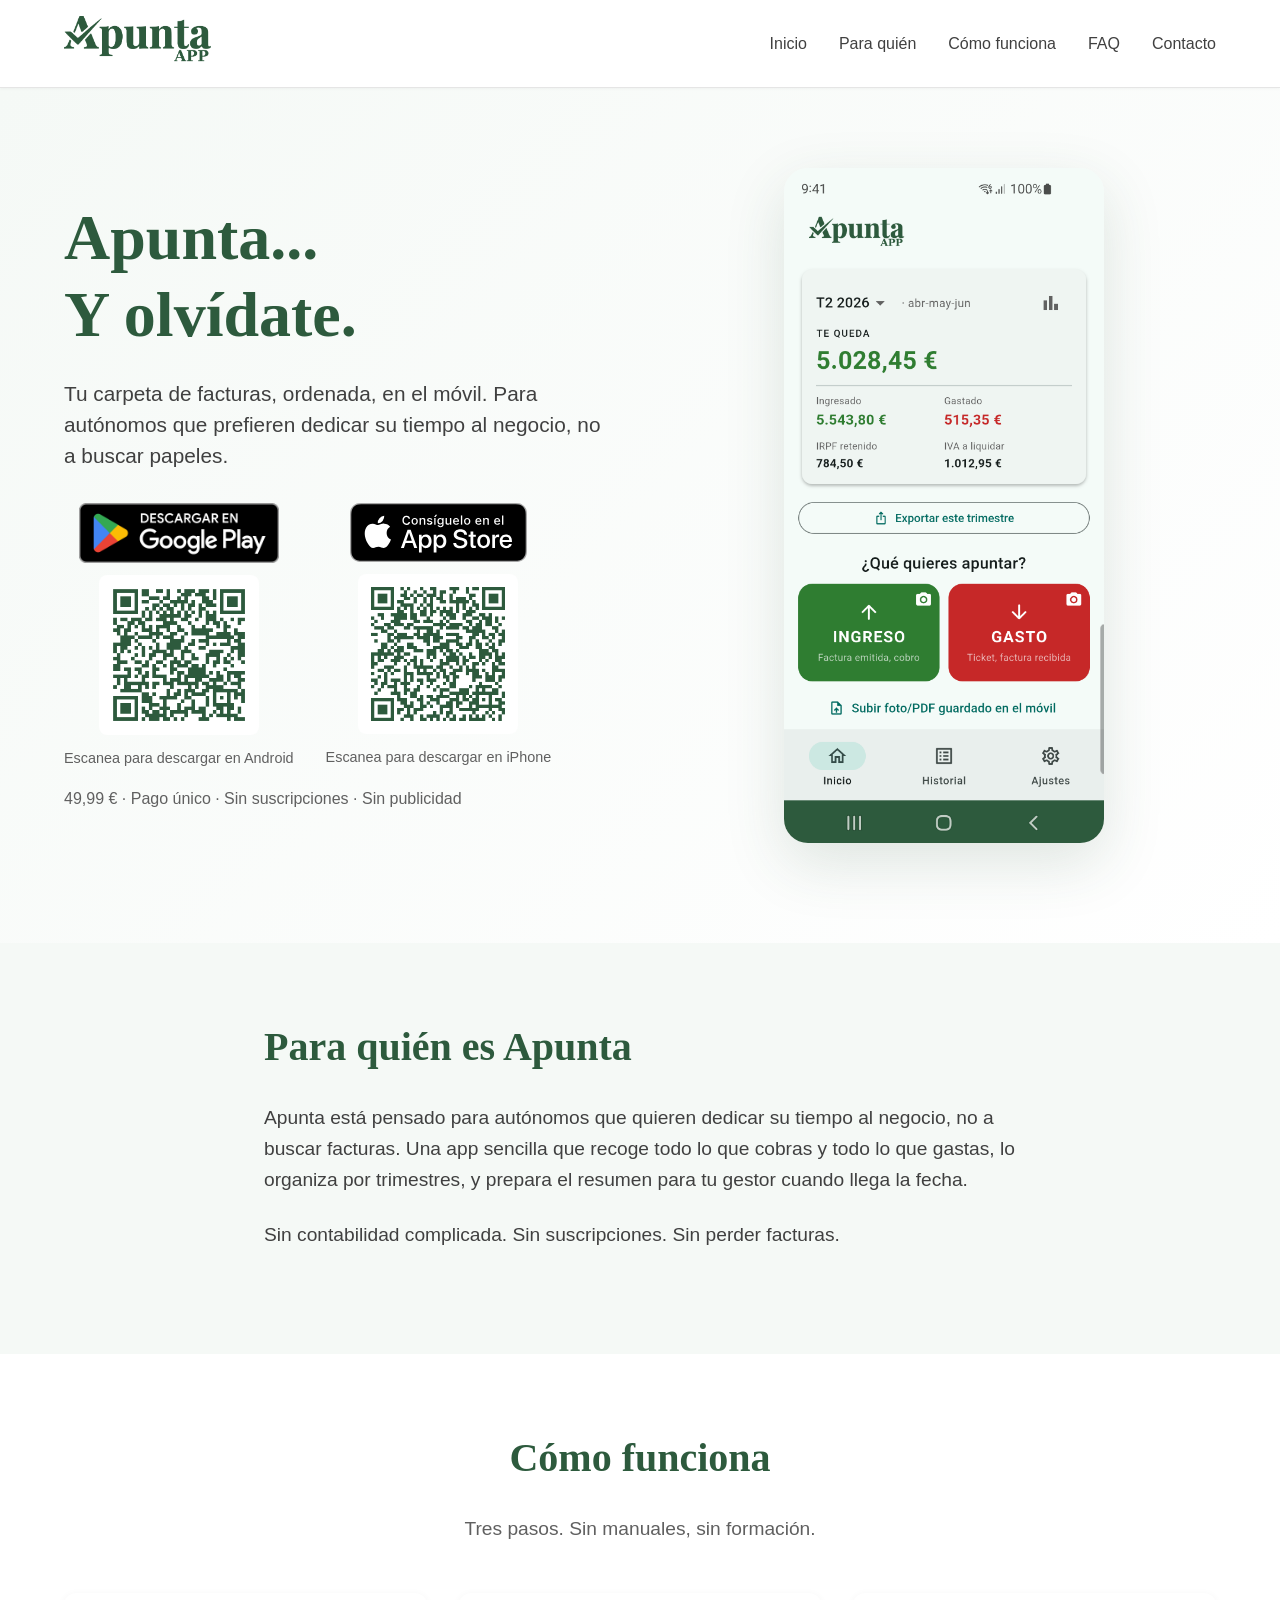
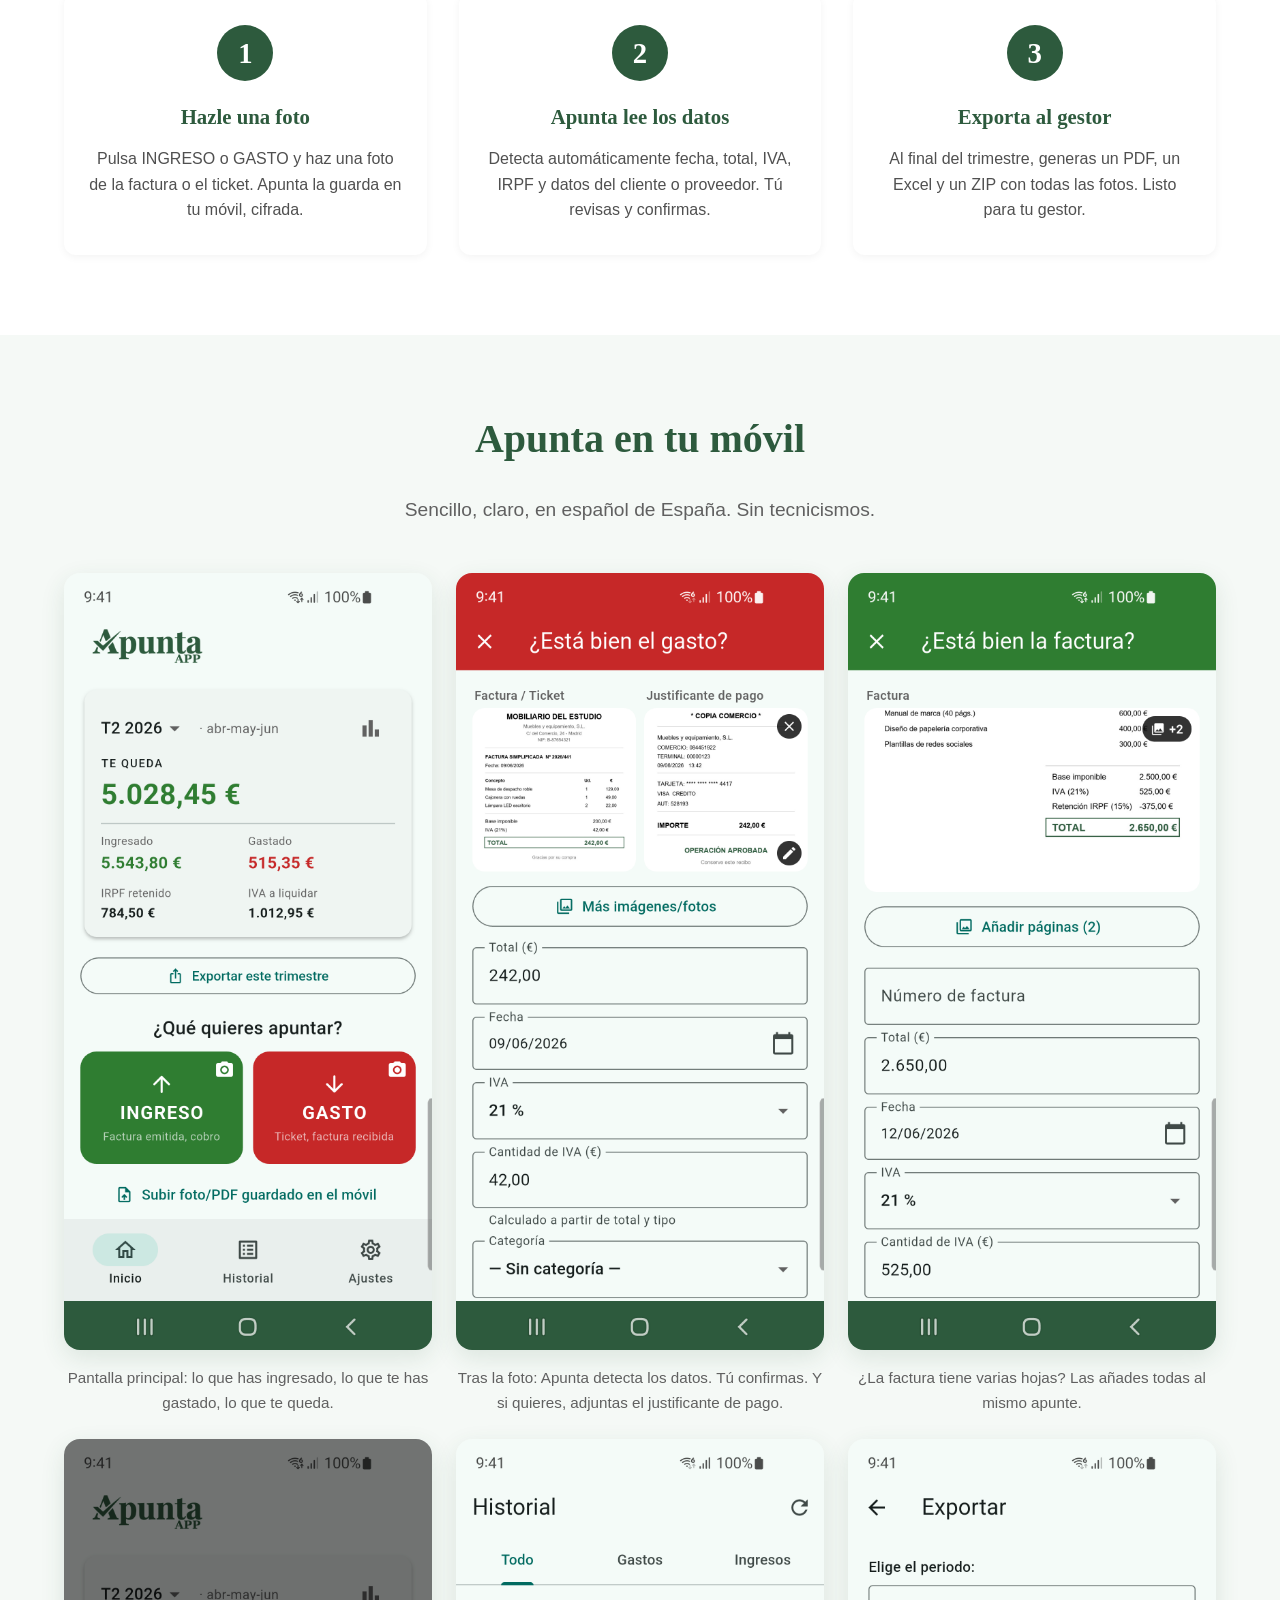
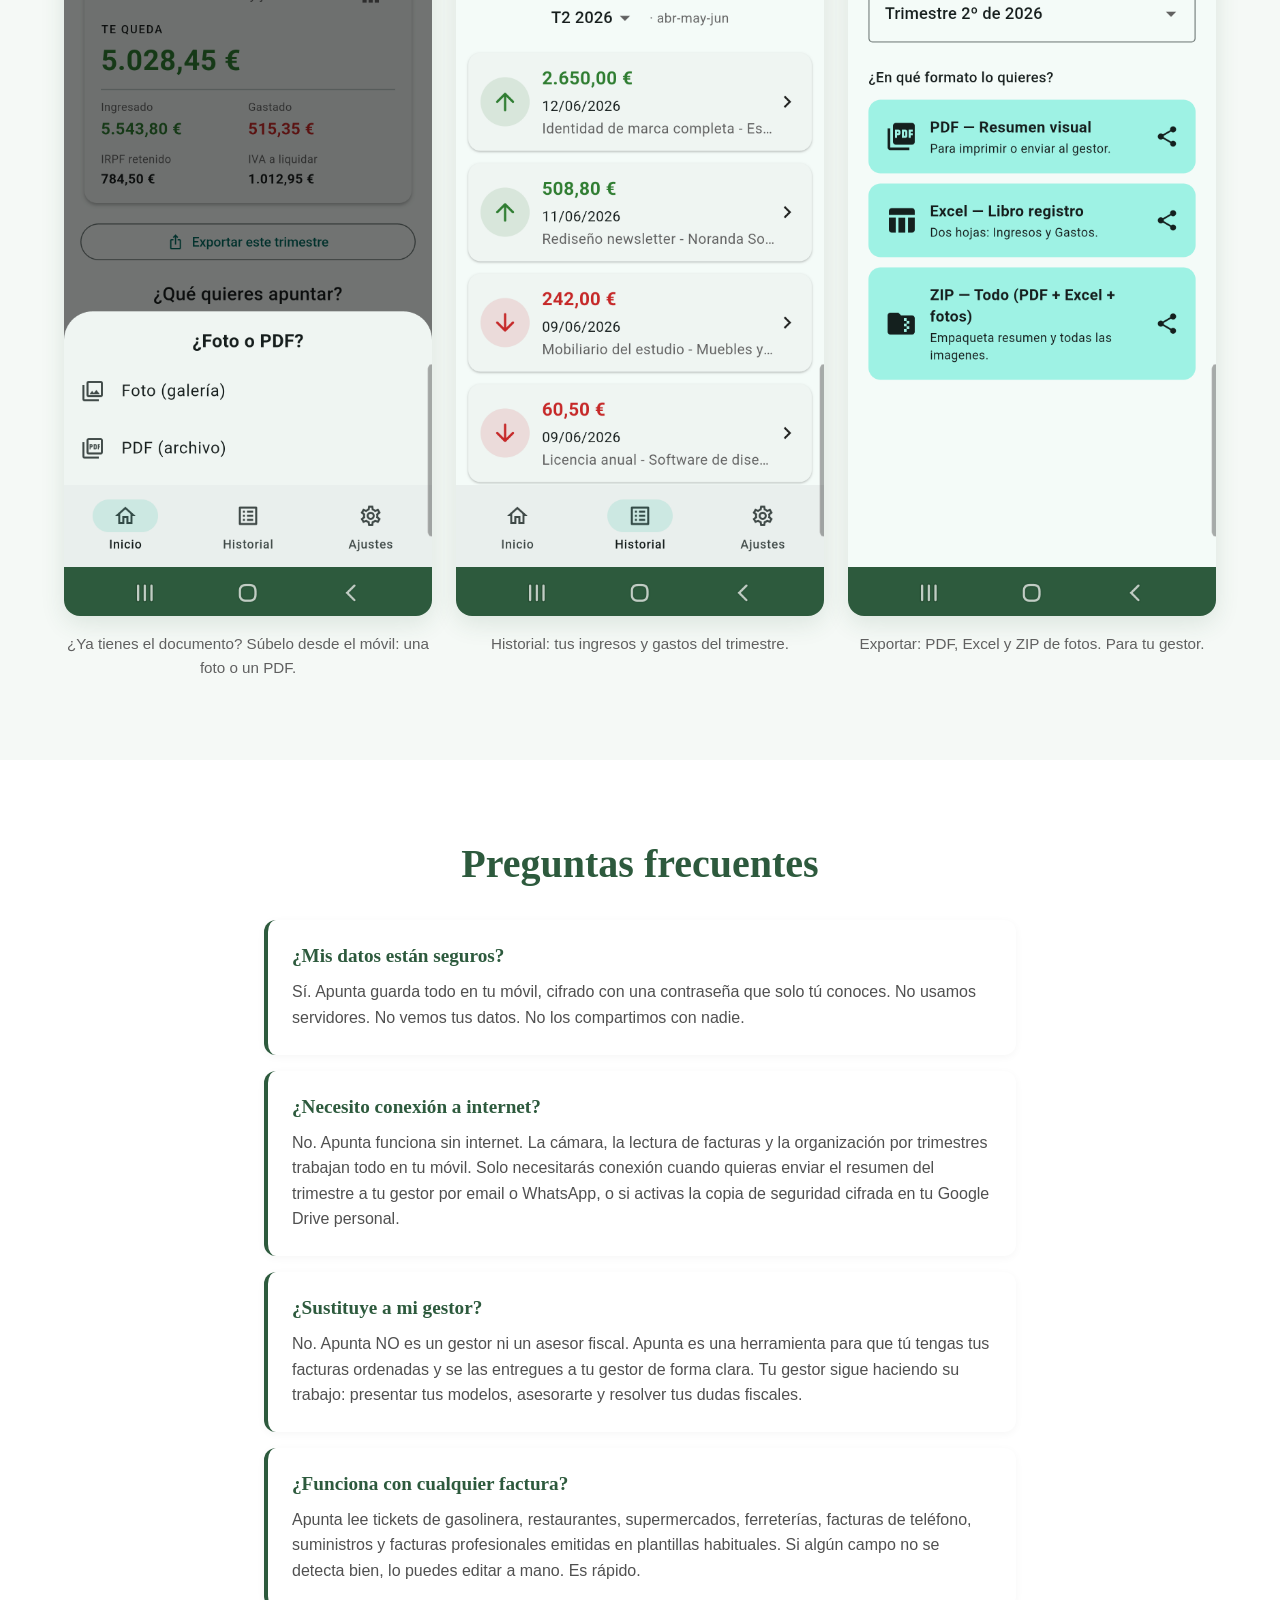
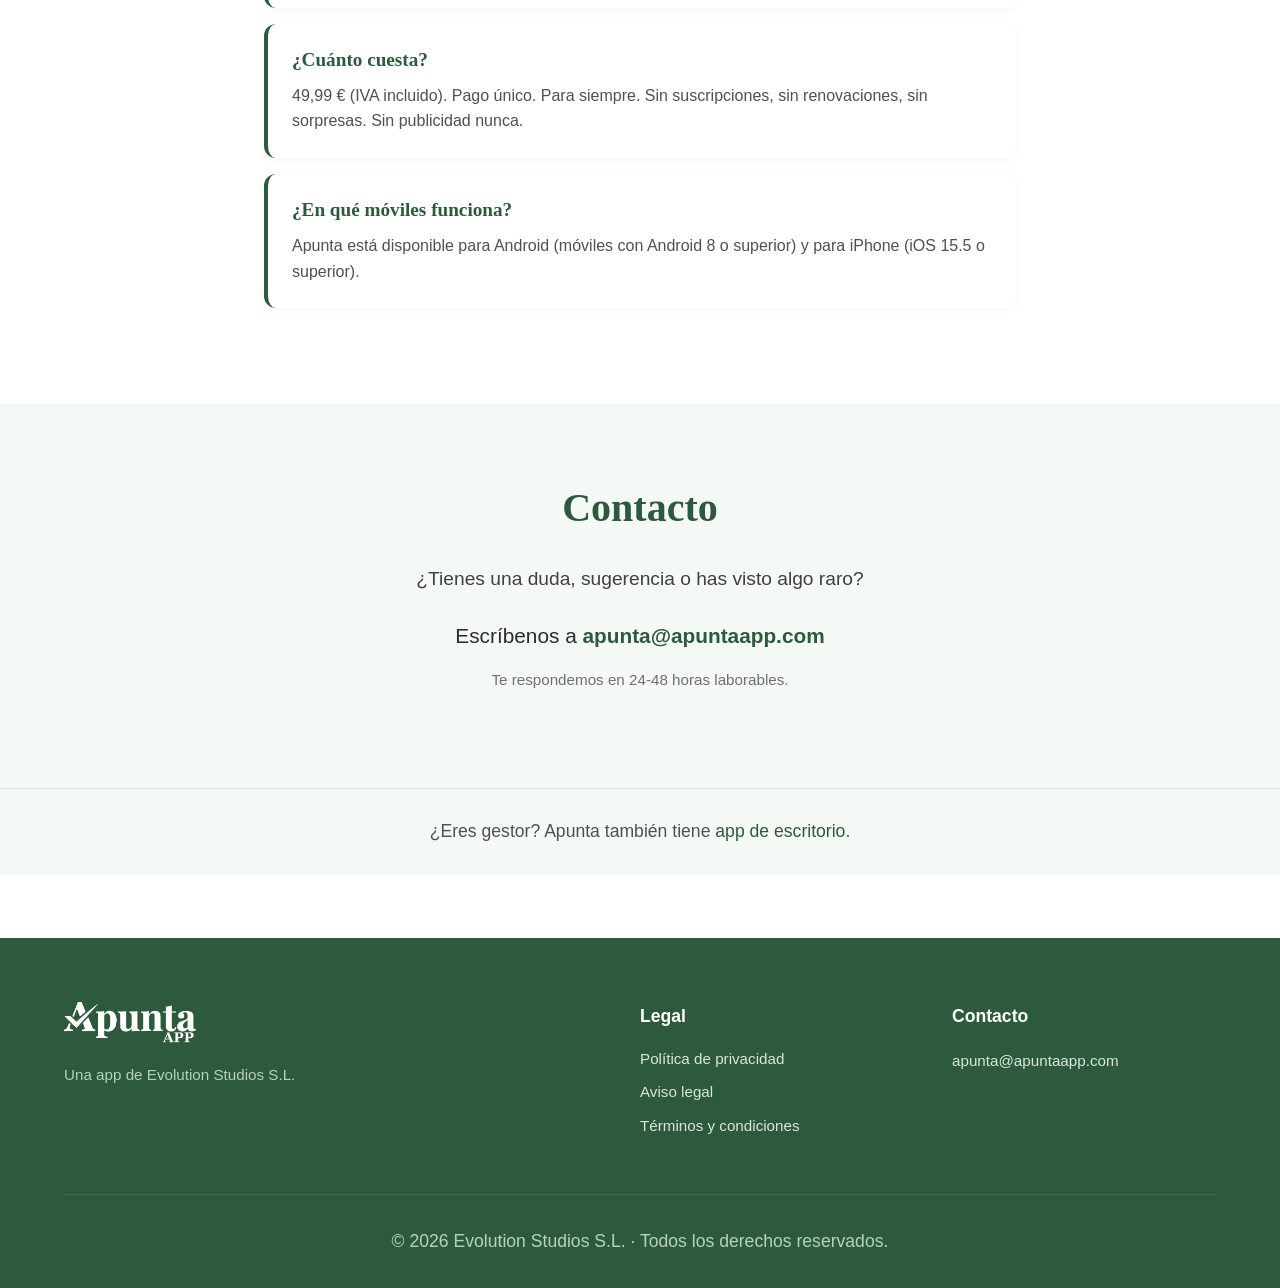
==== autonomos.html @ e45c1b6a "La web en tres páginas: portada, autónomos y gestorías index.html pasa a ser la portada, corta, con " ====
<!DOCTYPE html>
<html lang="es">
<head>
    <meta charset="UTF-8">
    <meta name="viewport" content="width=device-width, initial-scale=1.0">
    <meta name="description" content="Apunta. Tu carpeta de facturas, ordenada, en el móvil. App sencilla para autónomos que quieren dedicar su tiempo al negocio, no a buscar facturas.">
    <meta name="keywords" content="apunta, app autónomos, facturas autónomo, gestión facturas, OCR facturas, app gestor, ingresos gastos autónomo">
    <meta name="author" content="Evolution Studios S.L.">
    <meta name="robots" content="index, follow">

    <!-- Open Graph para redes sociales -->
    <meta property="og:title" content="Apunta... Y olvídate.">
    <meta property="og:description" content="Tu carpeta de facturas, ordenada, en el móvil. Para autónomos que prefieren dedicar su tiempo al negocio.">
    <meta property="og:url" content="https://apuntaapp.com">
    <meta property="og:type" content="website">
    <meta property="og:locale" content="es_ES">

    <title>Apunta... Y olvídate. — Tu carpeta de facturas, ordenada, en el móvil</title>

    <link rel="stylesheet" href="styles.css">
    <link rel="icon" type="image/png" href="favicon.png">
</head>
<body>

    <!-- CABECERA -->
    <header class="header">
        <div class="contenedor">
            <a href="index.html" class="logo">
                <img src="logo-apunta.png" alt="Apunta" class="logo-imagen">
            </a>
            <nav class="navegacion">
                <ul>
                    <li><a href="#inicio">Inicio</a></li>
                    <li><a href="#para-quien">Para quién</a></li>
                    <li><a href="#como-funciona">Cómo funciona</a></li>
                    <li><a href="#faq">FAQ</a></li>
                    <li><a href="#contacto">Contacto</a></li>
                </ul>
            </nav>
        </div>
    </header>

    <!-- HERO -->
    <section id="inicio" class="hero">
        <div class="contenedor">
            <div class="hero-contenido">
                <h1>Apunta...<br>Y olvídate.</h1>
                <p class="hero-subtitulo">Tu carpeta de facturas, ordenada, en el móvil. Para autónomos que prefieren dedicar su tiempo al negocio, no a buscar papeles.</p>
                <div class="hero-acciones">
                    <div class="descarga-plataformas">
                        <!-- ANDROID (disponible) -->
                        <div class="plataforma plataforma-android">
                            <a href="https://play.google.com/store/apps/details?id=app.apunta.apunta" target="_blank" rel="noopener" class="insignia-google-play">
                                <img src="GetItOnGooglePlay_Badge_Web_color_Spanish.png" alt="Descargar Apunta en Google Play" class="insignia-imagen">
                            </a>
                            <img src="qr-google-play.png" alt="Código QR para descargar Apunta en Google Play" class="qr-descarga">
                            <span class="qr-pie">Escanea para descargar en Android</span>
                        </div>
                        <!-- iOS (disponible) -->
                        <div class="plataforma plataforma-ios">
                            <a href="https://apps.apple.com/es/app/apunta-app/id6788078139" target="_blank" rel="noopener" class="insignia-app-store">
                                <img src="badge-app-store.svg" alt="Descargar Apunta en el App Store" class="insignia-imagen-apple">
                            </a>
                            <img src="qr-app-store.png" alt="Código QR para descargar Apunta en el App Store" class="qr-descarga">
                            <span class="qr-pie">Escanea para descargar en iPhone</span>
                        </div>
                    </div>
                    <span class="hero-precio">49,99 € · Pago único · Sin suscripciones · Sin publicidad</span>
                </div>
            </div>
            <div class="hero-imagen">
                <img src="capturas/01-dashboard.png" alt="Pantalla principal de Apunta" class="captura-movil">
            </div>
        </div>
    </section>

    <!-- PARA QUIÉN ES APUNTA -->
    <section id="para-quien" class="seccion seccion-clara">
        <div class="contenedor contenedor-estrecho">
            <h2>Para quién es Apunta</h2>
            <p class="texto-principal">Apunta está pensado para autónomos que quieren dedicar su tiempo al negocio, no a buscar facturas. Una app sencilla que recoge todo lo que cobras y todo lo que gastas, lo organiza por trimestres, y prepara el resumen para tu gestor cuando llega la fecha.</p>
            <p class="texto-principal">Sin contabilidad complicada. Sin suscripciones. Sin perder facturas.</p>
        </div>
    </section>

    <!-- CÓMO FUNCIONA -->
    <section id="como-funciona" class="seccion">
        <div class="contenedor">
            <h2 class="centrado">Cómo funciona</h2>
            <p class="texto-introductorio">Tres pasos. Sin manuales, sin formación.</p>

            <div class="pasos">
                <div class="paso">
                    <div class="paso-numero">1</div>
                    <h3>Hazle una foto</h3>
                    <p>Pulsa INGRESO o GASTO y haz una foto de la factura o el ticket. Apunta la guarda en tu móvil, cifrada.</p>
                </div>
                <div class="paso">
                    <div class="paso-numero">2</div>
                    <h3>Apunta lee los datos</h3>
                    <p>Detecta automáticamente fecha, total, IVA, IRPF y datos del cliente o proveedor. Tú revisas y confirmas.</p>
                </div>
                <div class="paso">
                    <div class="paso-numero">3</div>
                    <h3>Exporta al gestor</h3>
                    <p>Al final del trimestre, generas un PDF, un Excel y un ZIP con todas las fotos. Listo para tu gestor.</p>
                </div>
            </div>
        </div>
    </section>

    <!-- CAPTURAS DE LA APP -->
    <section class="seccion seccion-clara">
        <div class="contenedor">
            <h2 class="centrado">Apunta en tu móvil</h2>
            <p class="texto-introductorio">Sencillo, claro, en español de España. Sin tecnicismos.</p>

            <div class="capturas-galeria">
                <div class="captura-item">
                    <img src="capturas/01-dashboard.png" alt="Pantalla principal con ingresos, gastos y beneficio del mes">
                    <p class="captura-pie">Pantalla principal: lo que has ingresado, lo que te has gastado, lo que te queda.</p>
                </div>
                <div class="captura-item">
                    <img src="capturas/02-confirmacion-ocr.png" alt="Pantalla de confirmación tras capturar una factura, con el justificante de pago adjunto">
                    <p class="captura-pie">Tras la foto: Apunta detecta los datos. Tú confirmas. Y si quieres, adjuntas el justificante de pago.</p>
                </div>
                <div class="captura-item">
                    <img src="capturas/06-paginas-extra.png" alt="Factura de varias hojas con páginas adicionales en el mismo apunte">
                    <p class="captura-pie">¿La factura tiene varias hojas? Las añades todas al mismo apunte.</p>
                </div>
                <div class="captura-item">
                    <img src="capturas/05-subir-documento.png" alt="Menú para subir una foto o un PDF guardado en el móvil">
                    <p class="captura-pie">¿Ya tienes el documento? Súbelo desde el móvil: una foto o un PDF.</p>
                </div>
                <div class="captura-item">
                    <img src="capturas/03-historial.png" alt="Historial trimestral con todos los movimientos">
                    <p class="captura-pie">Historial: tus ingresos y gastos del trimestre.</p>
                </div>
                <div class="captura-item">
                    <img src="capturas/04-exportar.png" alt="Pantalla de exportar trimestre al gestor">
                    <p class="captura-pie">Exportar: PDF, Excel y ZIP de fotos. Para tu gestor.</p>
                </div>
            </div>
        </div>
    </section>

    <!-- FAQ -->
    <section id="faq" class="seccion">
        <div class="contenedor contenedor-estrecho">
            <h2 class="centrado">Preguntas frecuentes</h2>

            <div class="pregunta">
                <h3>¿Mis datos están seguros?</h3>
                <p>Sí. Apunta guarda todo en tu móvil, cifrado con una contraseña que solo tú conoces. No usamos servidores. No vemos tus datos. No los compartimos con nadie.</p>
            </div>

            <div class="pregunta">
                <h3>¿Necesito conexión a internet?</h3>
                <p>No. Apunta funciona sin internet. La cámara, la lectura de facturas y la organización por trimestres trabajan todo en tu móvil. Solo necesitarás conexión cuando quieras enviar el resumen del trimestre a tu gestor por email o WhatsApp, o si activas la copia de seguridad cifrada en tu Google Drive personal.</p>
            </div>

            <div class="pregunta">
                <h3>¿Sustituye a mi gestor?</h3>
                <p>No. Apunta NO es un gestor ni un asesor fiscal. Apunta es una herramienta para que tú tengas tus facturas ordenadas y se las entregues a tu gestor de forma clara. Tu gestor sigue haciendo su trabajo: presentar tus modelos, asesorarte y resolver tus dudas fiscales.</p>
            </div>

            <div class="pregunta">
                <h3>¿Funciona con cualquier factura?</h3>
                <p>Apunta lee tickets de gasolinera, restaurantes, supermercados, ferreterías, facturas de teléfono, suministros y facturas profesionales emitidas en plantillas habituales. Si algún campo no se detecta bien, lo puedes editar a mano. Es rápido.</p>
            </div>

            <div class="pregunta">
                <h3>¿Cuánto cuesta?</h3>
                <p>49,99 € (IVA incluido). Pago único. Para siempre. Sin suscripciones, sin renovaciones, sin sorpresas. Sin publicidad nunca.</p>
            </div>

            <div class="pregunta">
                <h3>¿En qué móviles funciona?</h3>
                <p>Apunta está disponible para Android (móviles con Android 8 o superior) y para iPhone (iOS 15.5 o superior).</p>
            </div>
        </div>
    </section>

    <!-- CONTACTO -->
    <section id="contacto" class="seccion seccion-clara">
        <div class="contenedor contenedor-estrecho centrado">
            <h2>Contacto</h2>
            <p class="texto-principal">¿Tienes una duda, sugerencia o has visto algo raro?</p>
            <p class="contacto-email">Escríbenos a <a href="mailto:apunta@apuntaapp.com">apunta@apuntaapp.com</a></p>
            <p class="texto-secundario">Te respondemos en 24-48 horas laborables.</p>
        </div>
    </section>

    <!-- ENLACE A LA PÁGINA DE GESTORÍAS -->
    <section class="otra-plataforma">
        <div class="contenedor">
            <p>¿Eres gestor? Apunta también tiene <a href="gestorias.html">app de escritorio</a>.</p>
        </div>
    </section>

    <!-- PIE DE PÁGINA -->
    <footer class="pie">
        <div class="contenedor">
            <div class="pie-contenido">
                <div class="pie-bloque">
                    <img src="logo-apunta-blanco.png" alt="Apunta" class="pie-logo-imagen">
                    <p class="pie-empresa">Una app de Evolution Studios S.L.</p>
                </div>
                <div class="pie-bloque">
                    <p class="pie-titulo">Legal</p>
                    <ul>
                        <li><a href="politica-privacidad.html">Política de privacidad</a></li>
                        <li><a href="aviso-legal.html">Aviso legal</a></li>
                        <li><a href="terminos-condiciones.html">Términos y condiciones</a></li>
                    </ul>
                </div>
                <div class="pie-bloque">
                    <p class="pie-titulo">Contacto</p>
                    <p><a href="mailto:apunta@apuntaapp.com">apunta@apuntaapp.com</a></p>
                </div>
            </div>
            <div class="pie-copyright">
                <p>© 2026 Evolution Studios S.L. · Todos los derechos reservados.</p>
            </div>
        </div>
    </footer>

    <!-- Ampliar una captura al pulsarla. Sin librerias y sin CDN; el marcado
         lo construye el propio script. -->
    <script src="visor.js" defer></script>

</body>
</html>
---- styles.css ----
/* ============================================
   APUNTA - Hoja de estilos
   Paleta: verde bosque #2d5a3d + blanco + gris
   ============================================ */

/* RESET BÁSICO */
* {
    margin: 0;
    padding: 0;
    box-sizing: border-box;
}

html {
    scroll-behavior: smooth;
}

body {
    font-family: -apple-system, BlinkMacSystemFont, 'Segoe UI', Roboto, Oxygen, Ubuntu, sans-serif;
    line-height: 1.6;
    color: #2c2c2c;
    background-color: #ffffff;
}

img {
    max-width: 100%;
    height: auto;
    display: block;
}

a {
    color: #2d5a3d;
    text-decoration: none;
    transition: color 0.2s ease;
}

a:hover {
    color: #1e3d2a;
}

/* CONTENEDORES */
.contenedor {
    max-width: 1200px;
    margin: 0 auto;
    padding: 0 24px;
}

.contenedor-estrecho {
    max-width: 800px;
}

.centrado {
    text-align: center;
}

/* TIPOGRAFÍA */
h1, h2, h3 {
    font-family: Georgia, 'Times New Roman', serif;
    color: #2d5a3d;
    font-weight: 700;
    line-height: 1.2;
}

h1 {
    font-size: 3.5rem;
    margin-bottom: 24px;
}

h2 {
    font-size: 2.5rem;
    margin-bottom: 32px;
}

h3 {
    font-size: 1.5rem;
    margin-bottom: 16px;
}

p {
    margin-bottom: 16px;
    font-size: 1.1rem;
}

.texto-principal {
    font-size: 1.2rem;
    color: #404040;
    margin-bottom: 24px;
}

.texto-introductorio {
    font-size: 1.2rem;
    color: #606060;
    text-align: center;
    margin-bottom: 48px;
}

.texto-secundario {
    font-size: 0.95rem;
    color: #707070;
}

/* CABECERA */
.header {
    background-color: #ffffff;
    border-bottom: 1px solid #e5e5e5;
    position: sticky;
    top: 0;
    z-index: 100;
    box-shadow: 0 1px 3px rgba(0,0,0,0.04);
}

.header .contenedor {
    display: flex;
    justify-content: space-between;
    align-items: center;
    padding-top: 16px;
    padding-bottom: 16px;
}

/* El logo se ancla arriba-izquierda para que el nuevo diseño "Apunta APP"
   (con "APP" colgando abajo a la derecha) crezca solo hacia abajo, nunca
   hacia arriba, dentro de la cabecera flex centrada. */
.logo {
    align-self: flex-start;
}

/* Tamaño fijado por ANCHO (height:auto): el ancho del logotipo en pantalla
   se mantiene igual que el diseño anterior (cuando era height:40px) y el
   "APP" cae por debajo sin estrechar la marca. */
.logo-imagen {
    width: 147px;
    height: auto;
    display: block;
}

.navegacion ul {
    display: flex;
    list-style: none;
    gap: 32px;
}

.navegacion a {
    color: #404040;
    font-weight: 500;
    font-size: 1rem;
}

.navegacion a:hover {
    color: #2d5a3d;
}

/* HERO */
.hero {
    background: linear-gradient(135deg, #f5f9f6 0%, #ffffff 100%);
    padding: 80px 0 100px;
}

.hero .contenedor {
    display: grid;
    grid-template-columns: 1fr 1fr;
    gap: 64px;
    align-items: center;
}

.hero-contenido h1 {
    font-size: 4rem;
}

.hero-subtitulo {
    font-size: 1.3rem;
    color: #404040;
    margin-bottom: 32px;
    line-height: 1.5;
}

.hero-acciones {
    display: flex;
    flex-direction: column;
    gap: 16px;
    align-items: flex-start;
}

.hero-precio {
    color: #606060;
    font-size: 1rem;
}

.hero-imagen {
    text-align: center;
}

.captura-movil {
    max-width: 320px;
    margin: 0 auto;
    border-radius: 24px;
    box-shadow: 0 20px 60px rgba(45, 90, 61, 0.15);
}

/* BOTONES */
.boton-principal {
    display: inline-block;
    background-color: #2d5a3d;
    color: white;
    padding: 16px 32px;
    border-radius: 8px;
    font-weight: 600;
    font-size: 1.1rem;
    transition: all 0.2s ease;
}

.boton-principal:hover {
    background-color: #1e3d2a;
    color: white;
    transform: translateY(-2px);
    box-shadow: 0 8px 16px rgba(45, 90, 61, 0.2);
}

.boton-deshabilitado {
    background-color: #707070;
    cursor: not-allowed;
}

.boton-deshabilitado:hover {
    background-color: #707070;
    transform: none;
    box-shadow: none;
}

/* DESCARGA - DOS PLATAFORMAS (Android disponible / iOS próximamente) */
.descarga-plataformas {
    display: flex;
    flex-wrap: wrap;
    gap: 32px;
    align-items: flex-start;
}

.plataforma {
    display: flex;
    flex-direction: column;
    align-items: center;
    gap: 12px;
    text-align: center;
}

.insignia-imagen {
    width: 200px;
    height: auto;
}

.insignia-google-play:hover,
.insignia-app-store:hover {
    transform: translateY(-2px);
    transition: transform 0.2s ease;
}

/* Badge de App Store: misma ALTURA que el de Google Play (que se renderiza a
   ~59,4px con width:200px sobre un original de 478x142). Ancho automático para
   respetar la proporción oficial del badge de Apple (no se deforma nunca). */
.insignia-imagen-apple {
    height: 59px;
    width: auto;
}

.qr-descarga {
    width: 160px;
    height: auto;
    border-radius: 8px;
}

.qr-pie {
    color: #606060;
    font-size: 0.9rem;
}

/* SECCIONES */
.seccion {
    padding: 80px 0;
}

.seccion-clara {
    background-color: #f5f9f6;
}

/* PASOS - CÓMO FUNCIONA */
.pasos {
    display: grid;
    grid-template-columns: repeat(3, 1fr);
    gap: 32px;
    margin-top: 16px;
}

.paso {
    text-align: center;
    padding: 32px 24px;
    background-color: white;
    border-radius: 12px;
    box-shadow: 0 2px 8px rgba(0,0,0,0.05);
    transition: transform 0.2s ease, box-shadow 0.2s ease;
}

.paso:hover {
    transform: translateY(-4px);
    box-shadow: 0 8px 24px rgba(45, 90, 61, 0.1);
}

.paso-numero {
    display: inline-flex;
    align-items: center;
    justify-content: center;
    width: 56px;
    height: 56px;
    background-color: #2d5a3d;
    color: white;
    border-radius: 50%;
    font-size: 1.8rem;
    font-weight: 700;
    font-family: Georgia, serif;
    margin-bottom: 24px;
}

.paso h3 {
    font-size: 1.3rem;
}

.paso p {
    color: #505050;
    font-size: 1rem;
    margin-bottom: 0;
}

/* CAPTURAS GALERÍA */
.capturas-galeria {
    display: grid;
    grid-template-columns: repeat(3, 1fr);
    gap: 24px;
    margin-top: 16px;
}

.captura-item {
    text-align: center;
}

.captura-item img {
    border-radius: 16px;
    box-shadow: 0 8px 24px rgba(45, 90, 61, 0.12);
    margin-bottom: 16px;
}

.captura-pie {
    font-size: 0.95rem;
    color: #606060;
    margin-bottom: 0;
}

/* FAQ */
.pregunta {
    padding: 24px;
    background-color: white;
    border-radius: 12px;
    margin-bottom: 16px;
    box-shadow: 0 2px 8px rgba(0,0,0,0.04);
    border-left: 4px solid #2d5a3d;
}

.pregunta h3 {
    font-size: 1.2rem;
    margin-bottom: 12px;
}

.pregunta p {
    color: #505050;
    margin-bottom: 0;
    font-size: 1rem;
}

/* CONTACTO */
.contacto-email {
    font-size: 1.3rem;
    margin: 24px 0 16px;
}

.contacto-email a {
    font-weight: 600;
}

/* PIE DE PÁGINA */
.pie {
    background-color: #2d5a3d;
    color: #d8e6dc;
    padding: 64px 0 32px;
    margin-top: 64px;
}

.pie-contenido {
    display: grid;
    grid-template-columns: 2fr 1fr 1fr;
    gap: 48px;
    margin-bottom: 48px;
}

/* Mismo criterio que el logo de cabecera: ancho fijo (height:auto) para
   conservar el ancho anterior (height:36px) y dejar caer el "APP" debajo.
   En el pie el grid alinea arriba por defecto, así crece hacia abajo. */
.pie-logo-imagen {
    width: 132px;
    height: auto;
    margin-bottom: 12px;
}

.pie-empresa {
    color: #b8d0c0;
    font-size: 0.95rem;
}

.pie-titulo {
    color: white;
    font-weight: 600;
    margin-bottom: 16px;
    font-size: 1.1rem;
}

.pie-bloque ul {
    list-style: none;
}

.pie-bloque ul li {
    margin-bottom: 8px;
}

.pie-bloque a {
    color: #d8e6dc;
    font-size: 0.95rem;
}

.pie-bloque a:hover {
    color: white;
}

.pie-copyright {
    text-align: center;
    padding-top: 32px;
    border-top: 1px solid #3d6b4d;
    color: #b8d0c0;
    font-size: 0.9rem;
}

.pie-copyright p {
    margin-bottom: 0;
}

/* PÁGINAS LEGALES */
.pagina-legal {
    padding: 64px 0;
    background-color: white;
}

.pagina-legal h1 {
    font-size: 2.8rem;
    margin-bottom: 16px;
}

.pagina-legal .fecha-actualizacion {
    color: #707070;
    font-size: 0.95rem;
    margin-bottom: 48px;
    font-style: italic;
}

.pagina-legal h2 {
    font-size: 1.8rem;
    margin-top: 48px;
    margin-bottom: 16px;
    padding-bottom: 8px;
    border-bottom: 2px solid #f0f0f0;
}

.pagina-legal h3 {
    font-size: 1.3rem;
    margin-top: 32px;
    margin-bottom: 12px;
}

.pagina-legal p {
    margin-bottom: 16px;
    color: #404040;
    line-height: 1.7;
}

.pagina-legal ul, .pagina-legal ol {
    margin-bottom: 16px;
    padding-left: 32px;
    color: #404040;
}

.pagina-legal li {
    margin-bottom: 8px;
    line-height: 1.7;
}

.volver-inicio {
    display: inline-block;
    margin-bottom: 32px;
    color: #2d5a3d;
    font-weight: 500;
}

.volver-inicio:before {
    content: "← ";
}

/* RESPONSIVE - TABLETS */
@media (max-width: 1024px) {
    .hero .contenedor {
        grid-template-columns: 1fr;
        text-align: center;
    }

    .hero-acciones {
        align-items: center;
    }

    .hero-contenido h1 {
        font-size: 3rem;
    }

    .capturas-galeria {
        grid-template-columns: repeat(2, 1fr);
    }

    .pie-contenido {
        grid-template-columns: 1fr 1fr;
    }
}

/* RESPONSIVE - MÓVILES */
@media (max-width: 640px) {
    h1 {
        font-size: 2.5rem;
    }

    .hero-contenido h1 {
        font-size: 2.5rem;
    }

    h2 {
        font-size: 2rem;
    }

    .hero {
        padding: 48px 0 64px;
    }

    .seccion {
        padding: 48px 0;
    }

    .navegacion ul {
        gap: 16px;
    }

    .navegacion a {
        font-size: 0.9rem;
    }

    .header .contenedor {
        flex-direction: column;
        gap: 16px;
    }

    .pasos {
        grid-template-columns: 1fr;
    }

    .capturas-galeria {
        grid-template-columns: 1fr;
    }

    .pie-contenido {
        grid-template-columns: 1fr;
        text-align: center;
    }

    /* En móvil, Android e iOS se apilan y quedan centrados */
    .descarga-plataformas {
        flex-direction: column;
        align-items: center;
        gap: 40px;
    }
}


/* ============================================
   PORTADA - LOS DOS CAMINOS
   Anadido al partir la web en tres paginas.
   Mismos colores, misma tipografia y la misma
   tarjeta que ya usa "Como funciona" (.paso).
   ============================================ */

/* El hero de la portada no lleva captura al lado: una sola columna. */
.hero-portada .contenedor {
    grid-template-columns: 1fr;
    text-align: center;
}

.hero-portada .hero-contenido {
    max-width: 780px;
    margin: 0 auto;
}

.hero-portada .hero-subtitulo {
    margin-bottom: 0;
}

.caminos {
    display: grid;
    grid-template-columns: repeat(2, 1fr);
    gap: 32px;
    margin-top: 16px;
}

/* Misma tarjeta que .paso. Columna flex para que los dos bloques midan lo
   mismo y los dos botones queden a la misma altura aunque el texto de uno
   sea mas largo. */
.camino {
    display: flex;
    flex-direction: column;
    text-align: center;
    padding: 40px 32px;
    background-color: white;
    border-radius: 12px;
    box-shadow: 0 2px 8px rgba(0,0,0,0.05);
    transition: transform 0.2s ease, box-shadow 0.2s ease;
}

.camino:hover {
    transform: translateY(-4px);
    box-shadow: 0 8px 24px rgba(45, 90, 61, 0.1);
}

.camino-quien {
    text-transform: uppercase;
    letter-spacing: 0.08em;
    font-size: 0.9rem;
    font-weight: 600;
    color: #606060;
    margin-bottom: 12px;
}

.camino h2 {
    font-size: 1.8rem;
    margin-bottom: 16px;
}

.camino-texto {
    color: #505050;
    font-size: 1.05rem;
    margin-bottom: 20px;
}

.camino-precio {
    color: #606060;
    font-size: 1rem;
    margin-bottom: 28px;
}

/* `margin-top: auto` empuja el boton abajo del todo: los dos quedan
   alineados aunque las tarjetas tengan distinto texto. */
.camino .boton-principal {
    margin-top: auto;
    align-self: center;
}

/* Banda discreta que enlaza una pagina con la otra. */
.otra-plataforma {
    background-color: #f5f9f6;
    border-top: 1px solid #e5e5e5;
    padding: 28px 0;
    text-align: center;
}

.otra-plataforma p {
    margin-bottom: 0;
    color: #505050;
}

.enlace-otra-pagina a {
    font-weight: 600;
}

/* ============================================
   PAGINA DE GESTORIAS
   ============================================ */

/* La captura del escritorio es apaisada (1600x900), no un movil de pie:
   ocupa el ancho de su columna con el mismo redondeo y la misma sombra
   verde que ya usan las capturas del movil. */
.captura-escritorio {
    width: 100%;
    border-radius: 12px;
    box-shadow: 0 20px 60px rgba(45, 90, 61, 0.15);
}

/* Galeria de capturas apaisadas: DOS columnas.
   Son apaisadas, asi que las tres de las del movil -que son verticales- no
   valen: cada captura se quedaria en 384 px sobre el contenedor de 1200.

   🔴 Y NO VUELVE A UNA. Estuvo a una columna un rato del 09/09/2026 para que
   la tabla de apuntes se leyera a tamano de galeria. Ya no hace falta: desde
   ese mismo dia LAS CAPTURAS SE AMPLIAN al pulsarlas -ver visor.js-, asi que
   quien quiera leer una la abre. A dos columnas la pagina queda mas compacta
   y se recorre mejor, que es lo que se gana.

   Todo lo demas -redondeo, sombra, pie- es .captura-item de siempre. */
.capturas-anchas {
    grid-template-columns: repeat(2, 1fr);
}

/* RESPONSIVE - TABLETS */
@media (max-width: 1024px) {
    .caminos {
        grid-template-columns: 1fr;
    }

    /* Apaisadas y a dos columnas no caben en una tableta: a una. */
    .capturas-anchas {
        grid-template-columns: 1fr;
    }
}

/* RESPONSIVE - MOVILES */
@media (max-width: 640px) {
    .camino {
        padding: 32px 24px;
    }

    .camino h2 {
        font-size: 1.6rem;
    }
}


/* ============================================
   EL VISOR: AMPLIAR UNA CAPTURA AL PULSARLA
   09/09/2026. Sin librerias y sin CDN: el resto
   de la web no las usa. El marcado lo construye
   visor.js, asi que las dos paginas solo llevan
   la linea del <script>.
   Colores, redondeos y sombras, los de siempre.
   ============================================ */

/* La captura se puede pulsar: que se note, y que se vea al tabular.
   `.captura-escritorio` es la grande del hero de gestorias, que desde el
   09/09/2026 tambien se amplia. Es la unica del hero que entra: la del hero
   de autonomos lleva `.captura-movil` y se queda como estaba. */
.captura-item img,
.captura-escritorio {
    cursor: zoom-in;
}

.captura-item img:focus-visible,
.captura-escritorio:focus-visible {
    outline: 3px solid #2d5a3d;
    outline-offset: 3px;
}

.visor {
    position: fixed;
    top: 0;
    right: 0;
    bottom: 0;
    left: 0;
    /* La cabecera es sticky con z-index 100: el visor va por encima. */
    z-index: 200;
    display: flex;
    align-items: center;
    justify-content: center;
    padding: 40px 24px;
    /* El verde oscuro de la casa -el del hover de los botones-, no un negro
       cualquiera. */
    background-color: rgba(30, 61, 42, 0.88);
}

/* `hidden` por si solo no gana a `display: flex`. */
.visor[hidden] {
    display: none;
}

.visor-caja {
    width: 100%;
    max-width: 1400px;
    max-height: 100%;
    display: flex;
    flex-direction: column;
    align-items: center;
    gap: 16px;
}

.visor-imagen {
    max-width: 100%;
    /* Deja sitio al pie y a los margenes: la captura entera, sin recortar. */
    max-height: calc(100vh - 160px);
    width: auto;
    border-radius: 12px;
    box-shadow: 0 20px 60px rgba(0, 0, 0, 0.35);
    background-color: white;
}

.visor-pie {
    max-width: 800px;
    margin-bottom: 0;
    text-align: center;
    /* El mismo gris verdoso que los textos del pie de pagina. */
    color: #d8e6dc;
    font-size: 0.95rem;
}

.visor-cerrar {
    position: absolute;
    top: 20px;
    right: 24px;
    width: 44px;
    height: 44px;
    padding: 0;
    border: 0;
    border-radius: 8px;
    background-color: rgba(255, 255, 255, 0.12);
    color: white;
    font-family: inherit;
    font-size: 1.8rem;
    line-height: 1;
    cursor: pointer;
    transition: background-color 0.2s ease;
}

.visor-cerrar:hover {
    background-color: rgba(255, 255, 255, 0.24);
}

.visor-cerrar:focus-visible {
    outline: 2px solid white;
    outline-offset: 2px;
}

/* Con el visor abierto, la pagina de debajo no se mueve. */
body.con-visor {
    overflow: hidden;
}

/* RESPONSIVE - MOVILES */
@media (max-width: 640px) {
    .visor {
        padding: 64px 12px 24px;
    }

    .visor-imagen {
        max-height: calc(100vh - 180px);
    }

    .visor-cerrar {
        top: 12px;
        right: 12px;
    }
}
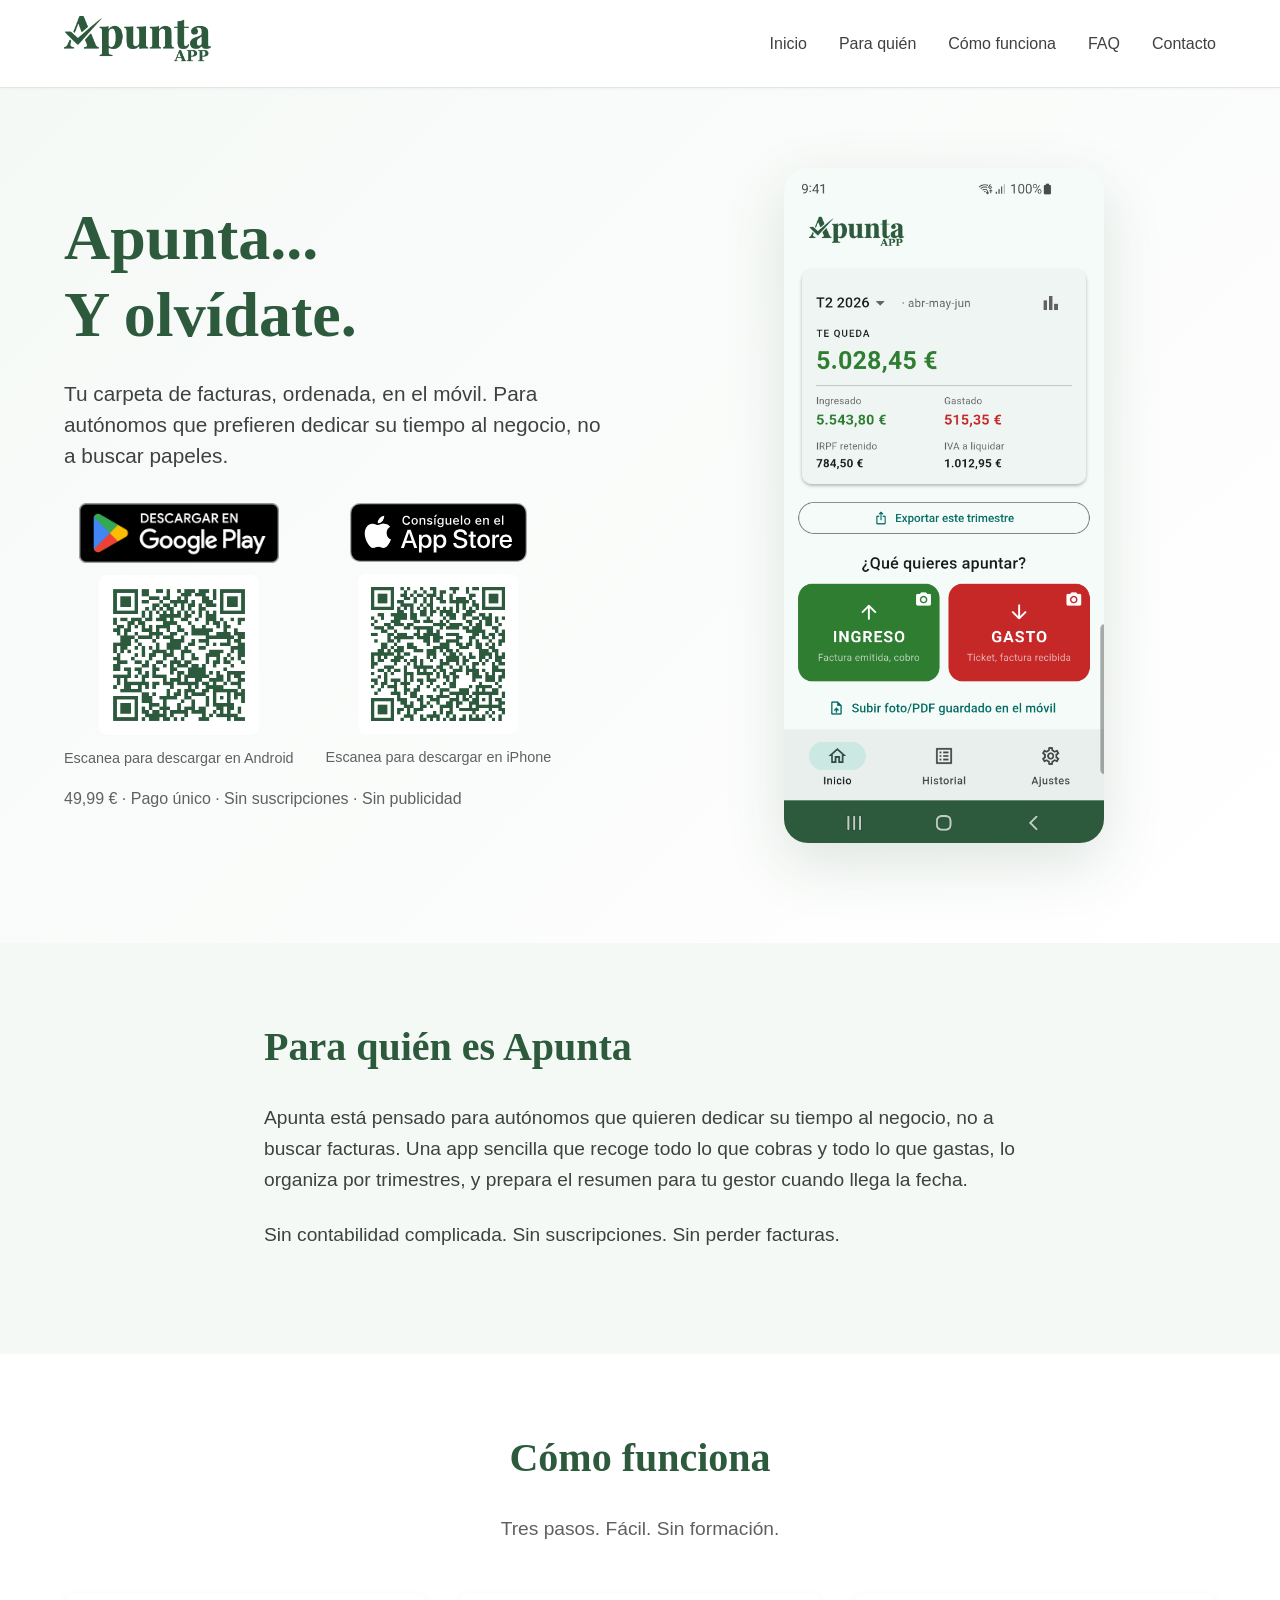
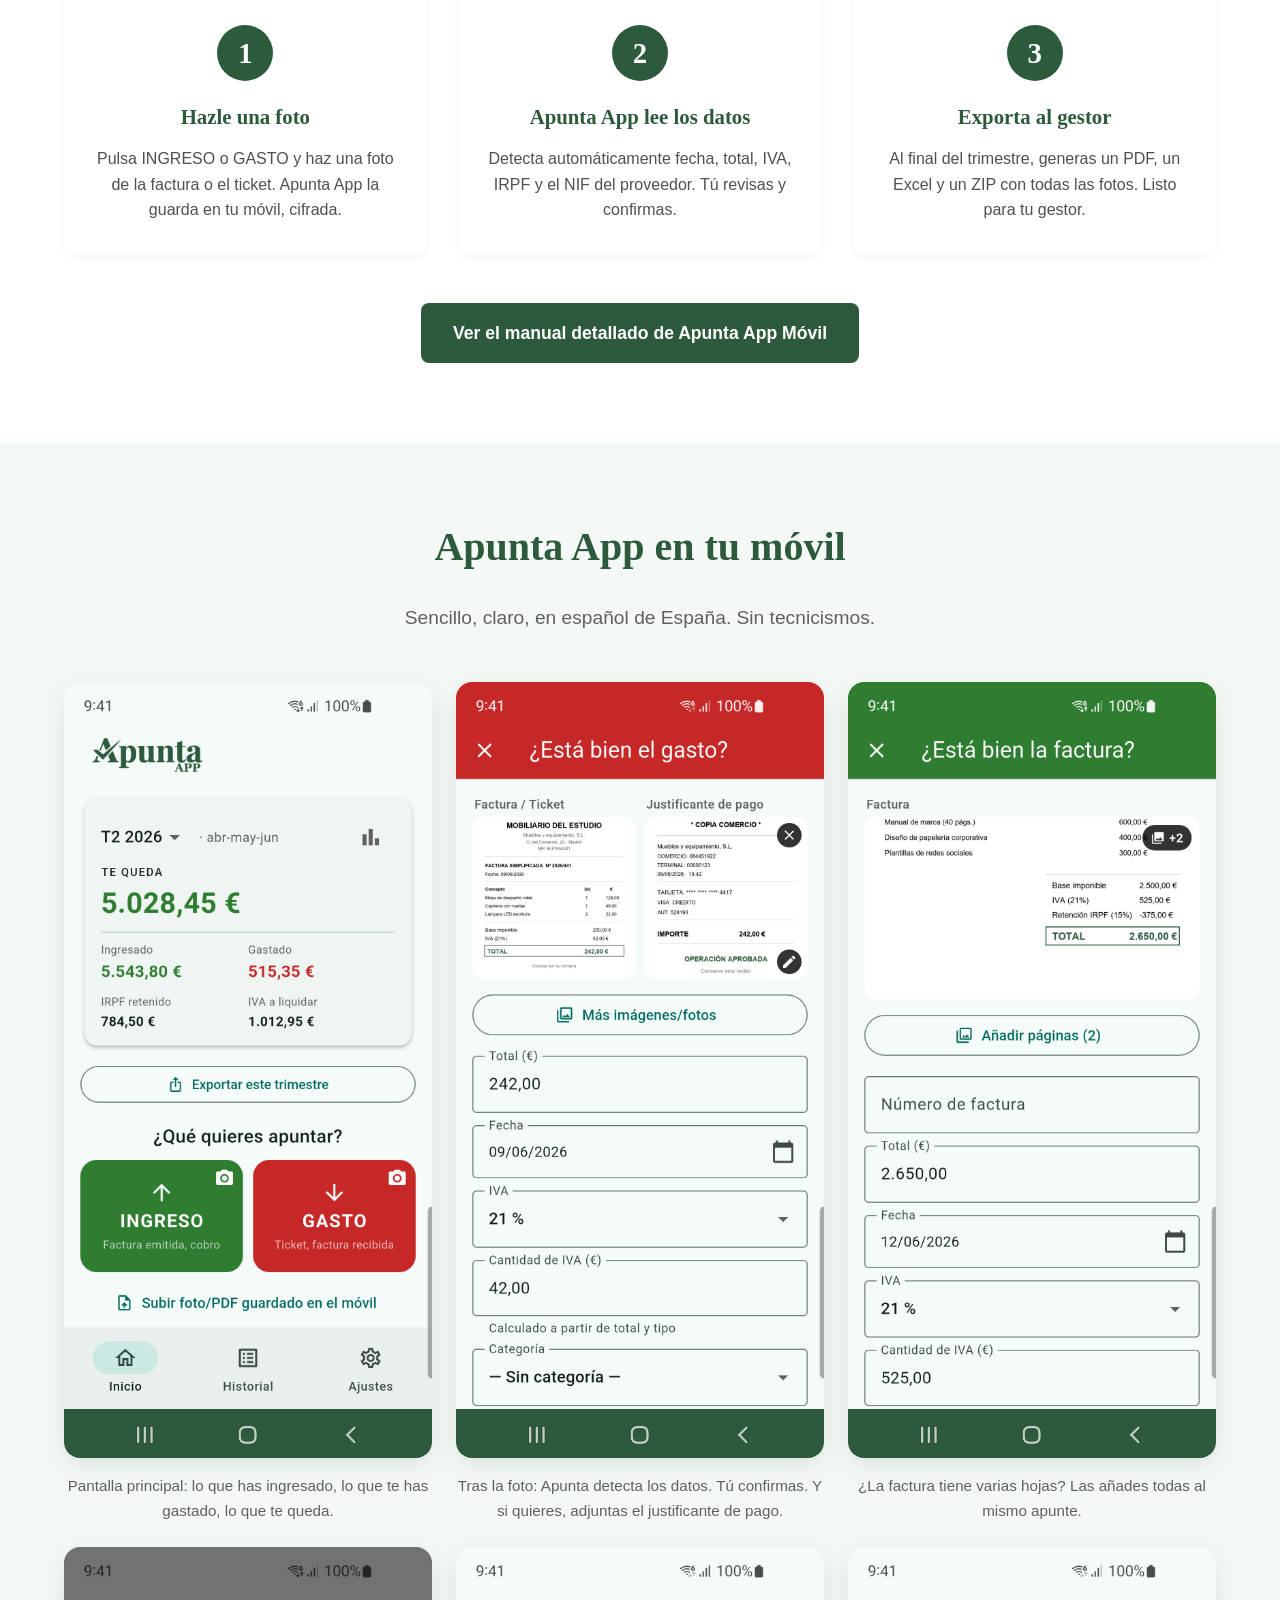
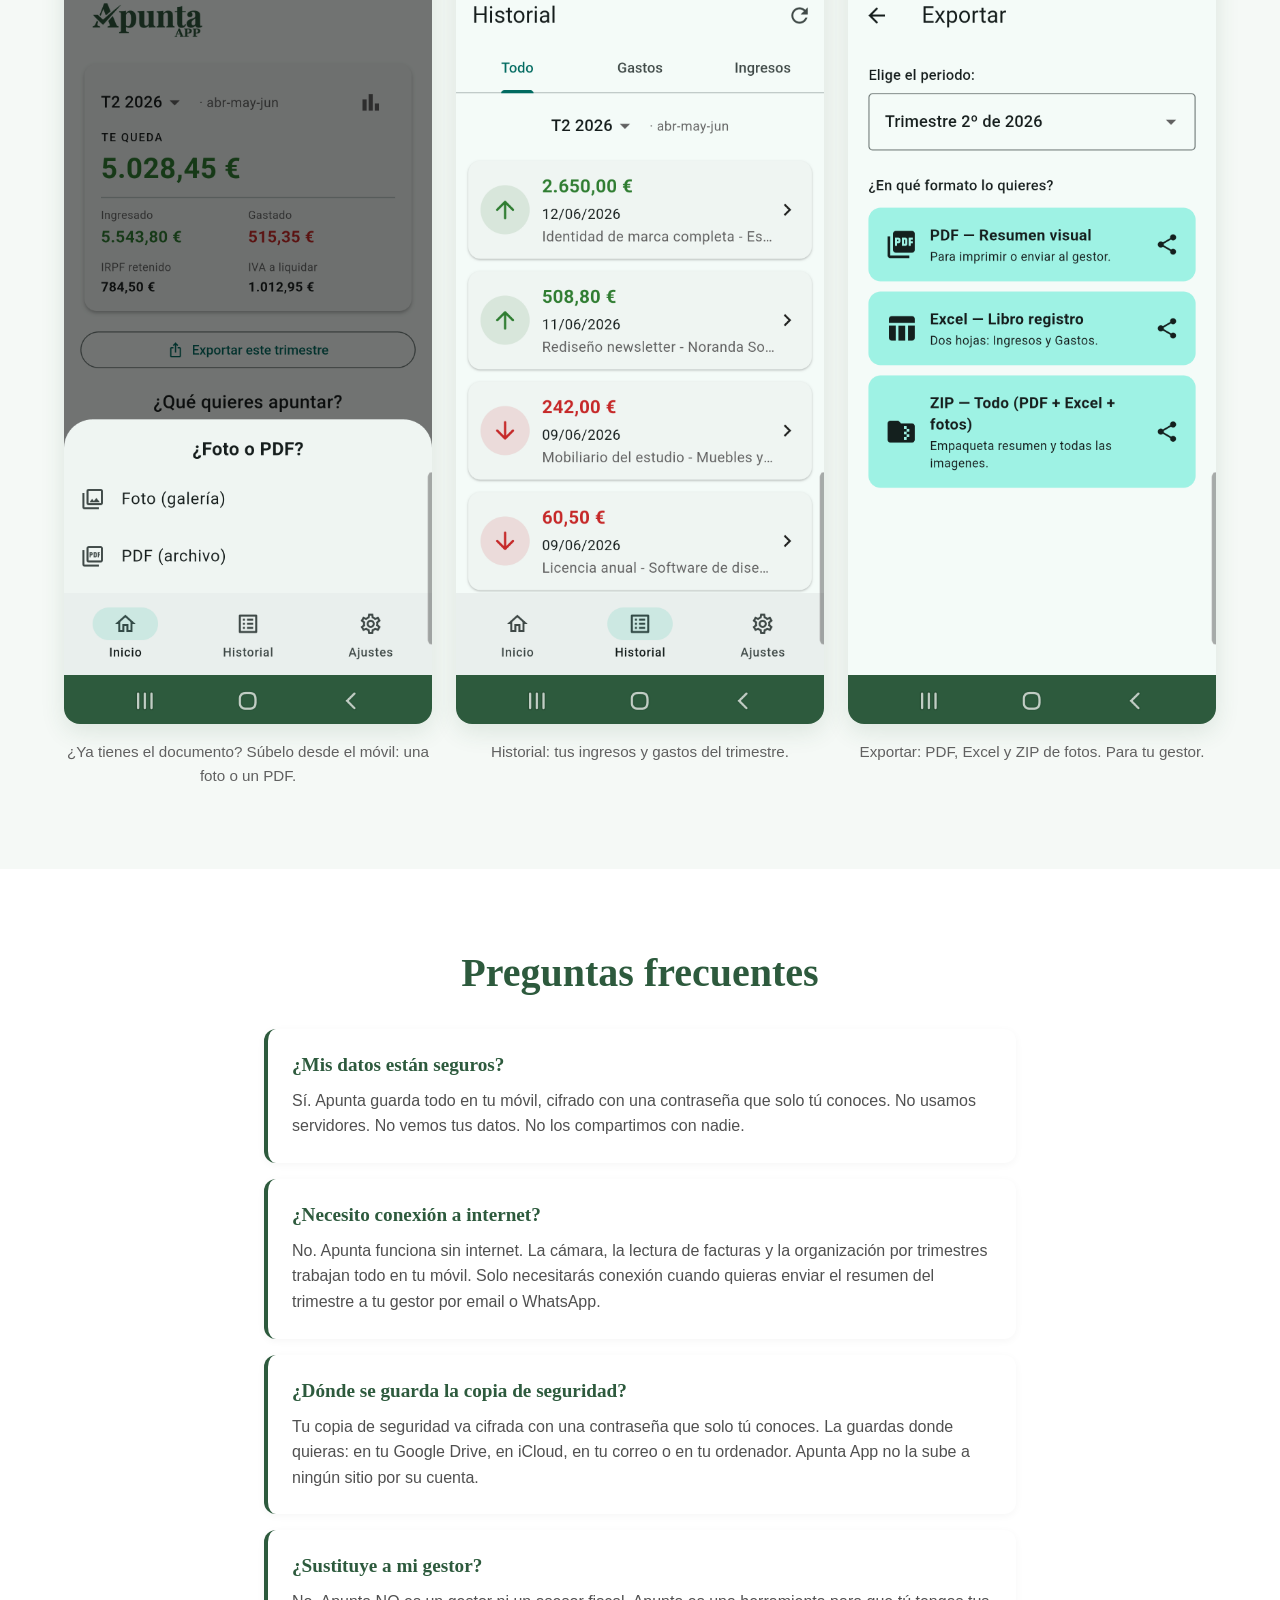
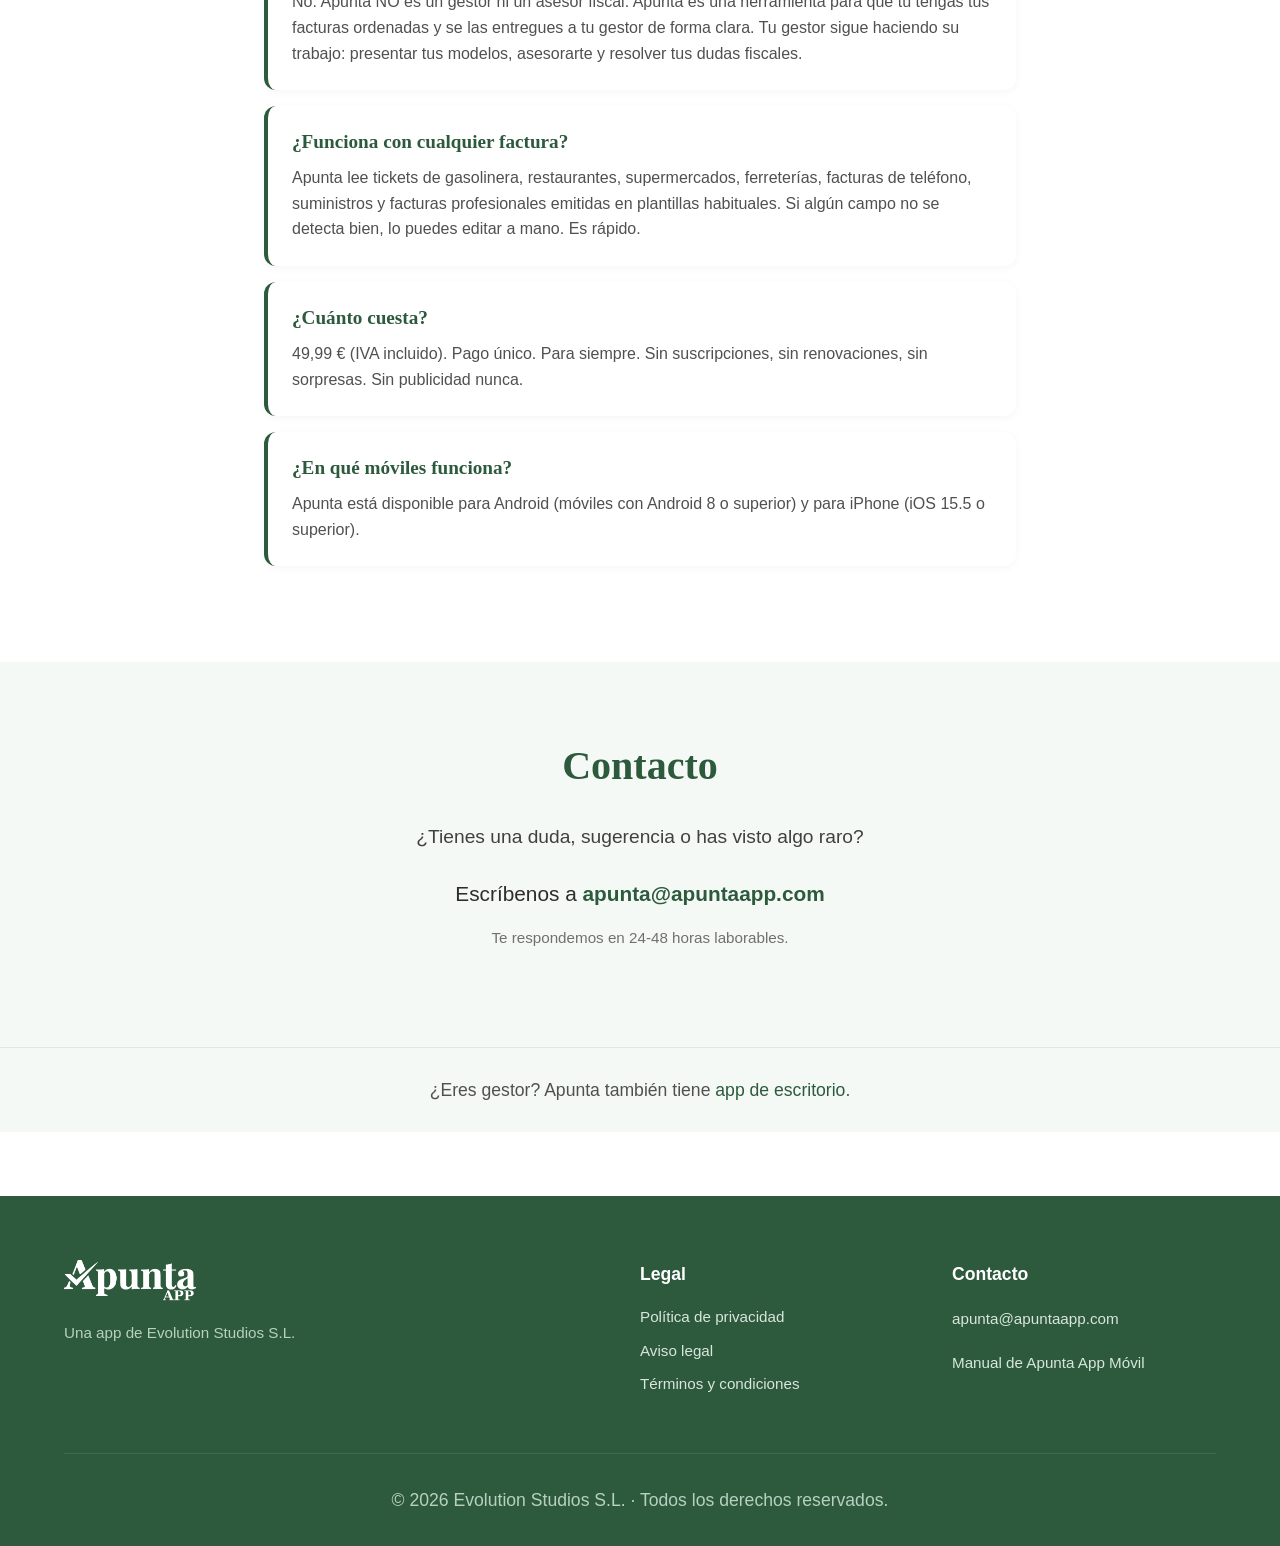
==== commit 87bfc29c: "feat(web): manual de Apunta App Móvil y botón en autónomos (23/09/2026)" ====
--- a/autonomos.html
+++ b/autonomos.html
@@ -87,18 +87,18 @@
     <section id="como-funciona" class="seccion">
         <div class="contenedor">
             <h2 class="centrado">Cómo funciona</h2>
-            <p class="texto-introductorio">Tres pasos. Sin manuales, sin formación.</p>
+            <p class="texto-introductorio">Tres pasos. Fácil. Sin formación.</p>
 
             <div class="pasos">
                 <div class="paso">
                     <div class="paso-numero">1</div>
                     <h3>Hazle una foto</h3>
-                    <p>Pulsa INGRESO o GASTO y haz una foto de la factura o el ticket. Apunta la guarda en tu móvil, cifrada.</p>
+                    <p>Pulsa INGRESO o GASTO y haz una foto de la factura o el ticket. Apunta App la guarda en tu móvil, cifrada.</p>
                 </div>
                 <div class="paso">
                     <div class="paso-numero">2</div>
-                    <h3>Apunta lee los datos</h3>
-                    <p>Detecta automáticamente fecha, total, IVA, IRPF y datos del cliente o proveedor. Tú revisas y confirmas.</p>
+                    <h3>Apunta App lee los datos</h3>
+                    <p>Detecta automáticamente fecha, total, IVA, IRPF y el NIF del proveedor. Tú revisas y confirmas.</p>
                 </div>
                 <div class="paso">
                     <div class="paso-numero">3</div>
@@ -106,13 +106,17 @@
                     <p>Al final del trimestre, generas un PDF, un Excel y un ZIP con todas las fotos. Listo para tu gestor.</p>
                 </div>
             </div>
+
+            <div class="debajo-de-los-pasos">
+                <a href="manual-movil.html" class="boton-principal">Ver el manual detallado de Apunta App Móvil</a>
+            </div>
         </div>
     </section>
 
     <!-- CAPTURAS DE LA APP -->
     <section class="seccion seccion-clara">
         <div class="contenedor">
-            <h2 class="centrado">Apunta en tu móvil</h2>
+            <h2 class="centrado">Apunta App en tu móvil</h2>
             <p class="texto-introductorio">Sencillo, claro, en español de España. Sin tecnicismos.</p>
 
             <div class="capturas-galeria">
@@ -156,7 +160,12 @@
 
             <div class="pregunta">
                 <h3>¿Necesito conexión a internet?</h3>
-                <p>No. Apunta funciona sin internet. La cámara, la lectura de facturas y la organización por trimestres trabajan todo en tu móvil. Solo necesitarás conexión cuando quieras enviar el resumen del trimestre a tu gestor por email o WhatsApp, o si activas la copia de seguridad cifrada en tu Google Drive personal.</p>
+                <p>No. Apunta funciona sin internet. La cámara, la lectura de facturas y la organización por trimestres trabajan todo en tu móvil. Solo necesitarás conexión cuando quieras enviar el resumen del trimestre a tu gestor por email o WhatsApp.</p>
+            </div>
+
+            <div class="pregunta">
+                <h3>¿Dónde se guarda la copia de seguridad?</h3>
+                <p>Tu copia de seguridad va cifrada con una contraseña que solo tú conoces. La guardas donde quieras: en tu Google Drive, en iCloud, en tu correo o en tu ordenador. Apunta App no la sube a ningún sitio por su cuenta.</p>
             </div>
 
             <div class="pregunta">
@@ -217,6 +226,7 @@
                 <div class="pie-bloque">
                     <p class="pie-titulo">Contacto</p>
                     <p><a href="mailto:apunta@apuntaapp.com">apunta@apuntaapp.com</a></p>
+                    <p><a href="manual-movil.html">Manual de Apunta App Móvil</a></p>
                 </div>
             </div>
             <div class="pie-copyright">
--- a/styles.css
+++ b/styles.css
@@ -281,6 +281,12 @@
 }
 
 /* PASOS - CÓMO FUNCIONA */
+/* El boton que lleva al manual, debajo de las tres tarjetas */
+.debajo-de-los-pasos {
+    text-align: center;
+    margin-top: 48px;
+}
+
 .pasos {
     display: grid;
     grid-template-columns: repeat(3, 1fr);
@@ -703,7 +709,7 @@
    Son apaisadas, asi que las tres de las del movil -que son verticales- no
    valen: cada captura se quedaria en 384 px sobre el contenedor de 1200.
 
-   🔴 Y NO VUELVE A UNA. Estuvo a una columna un rato del 09/09/2026 para que
+   🔴 Y NO VUELVE A UNA. Estuvo a una columna un rato del 08/09/2026 para que
    la tabla de apuntes se leyera a tamano de galeria. Ya no hace falta: desde
    ese mismo dia LAS CAPTURAS SE AMPLIAN al pulsarlas -ver visor.js-, asi que
    quien quiera leer una la abre. A dos columnas la pagina queda mas compacta
@@ -740,7 +746,7 @@
 
 /* ============================================
    EL VISOR: AMPLIAR UNA CAPTURA AL PULSARLA
-   09/09/2026. Sin librerias y sin CDN: el resto
+   08/09/2026. Sin librerias y sin CDN: el resto
    de la web no las usa. El marcado lo construye
    visor.js, asi que las dos paginas solo llevan
    la linea del <script>.
@@ -749,7 +755,7 @@
 
 /* La captura se puede pulsar: que se note, y que se vea al tabular.
    `.captura-escritorio` es la grande del hero de gestorias, que desde el
-   09/09/2026 tambien se amplia. Es la unica del hero que entra: la del hero
+   08/09/2026 tambien se amplia. Es la unica del hero que entra: la del hero
    de autonomos lleva `.captura-movil` y se queda como estaba. */
 .captura-item img,
 .captura-escritorio {
@@ -860,3 +866,33 @@
         right: 12px;
     }
 }
+
+
+/* ============================================
+   EL PIE DE LA PORTADA: CUATRO BLOQUES
+   08/09/2026. La portada es de los dos
+   productos, asi que lleva los dos juegos de
+   textos legales. Las otras dos paginas siguen
+   con tres bloques y no cambian.
+   Mismo `gap`, mismos colores, misma tipografia.
+   ============================================ */
+
+.pie-cuatro {
+    grid-template-columns: 2fr 1fr 1fr 1fr;
+}
+
+/* 🔴 ESTAS DOS HACEN FALTA. `.pie-cuatro` va al final del fichero, asi que
+   gana por orden a las reglas de `.pie-contenido` que estan dentro de los
+   media queries de arriba -misma especificidad, una clase-. Sin repetirlas
+   aqui, el pie se quedaria a CUATRO columnas tambien en tableta y en movil. */
+@media (max-width: 1024px) {
+    .pie-cuatro {
+        grid-template-columns: 1fr 1fr;
+    }
+}
+
+@media (max-width: 640px) {
+    .pie-cuatro {
+        grid-template-columns: 1fr;
+    }
+}
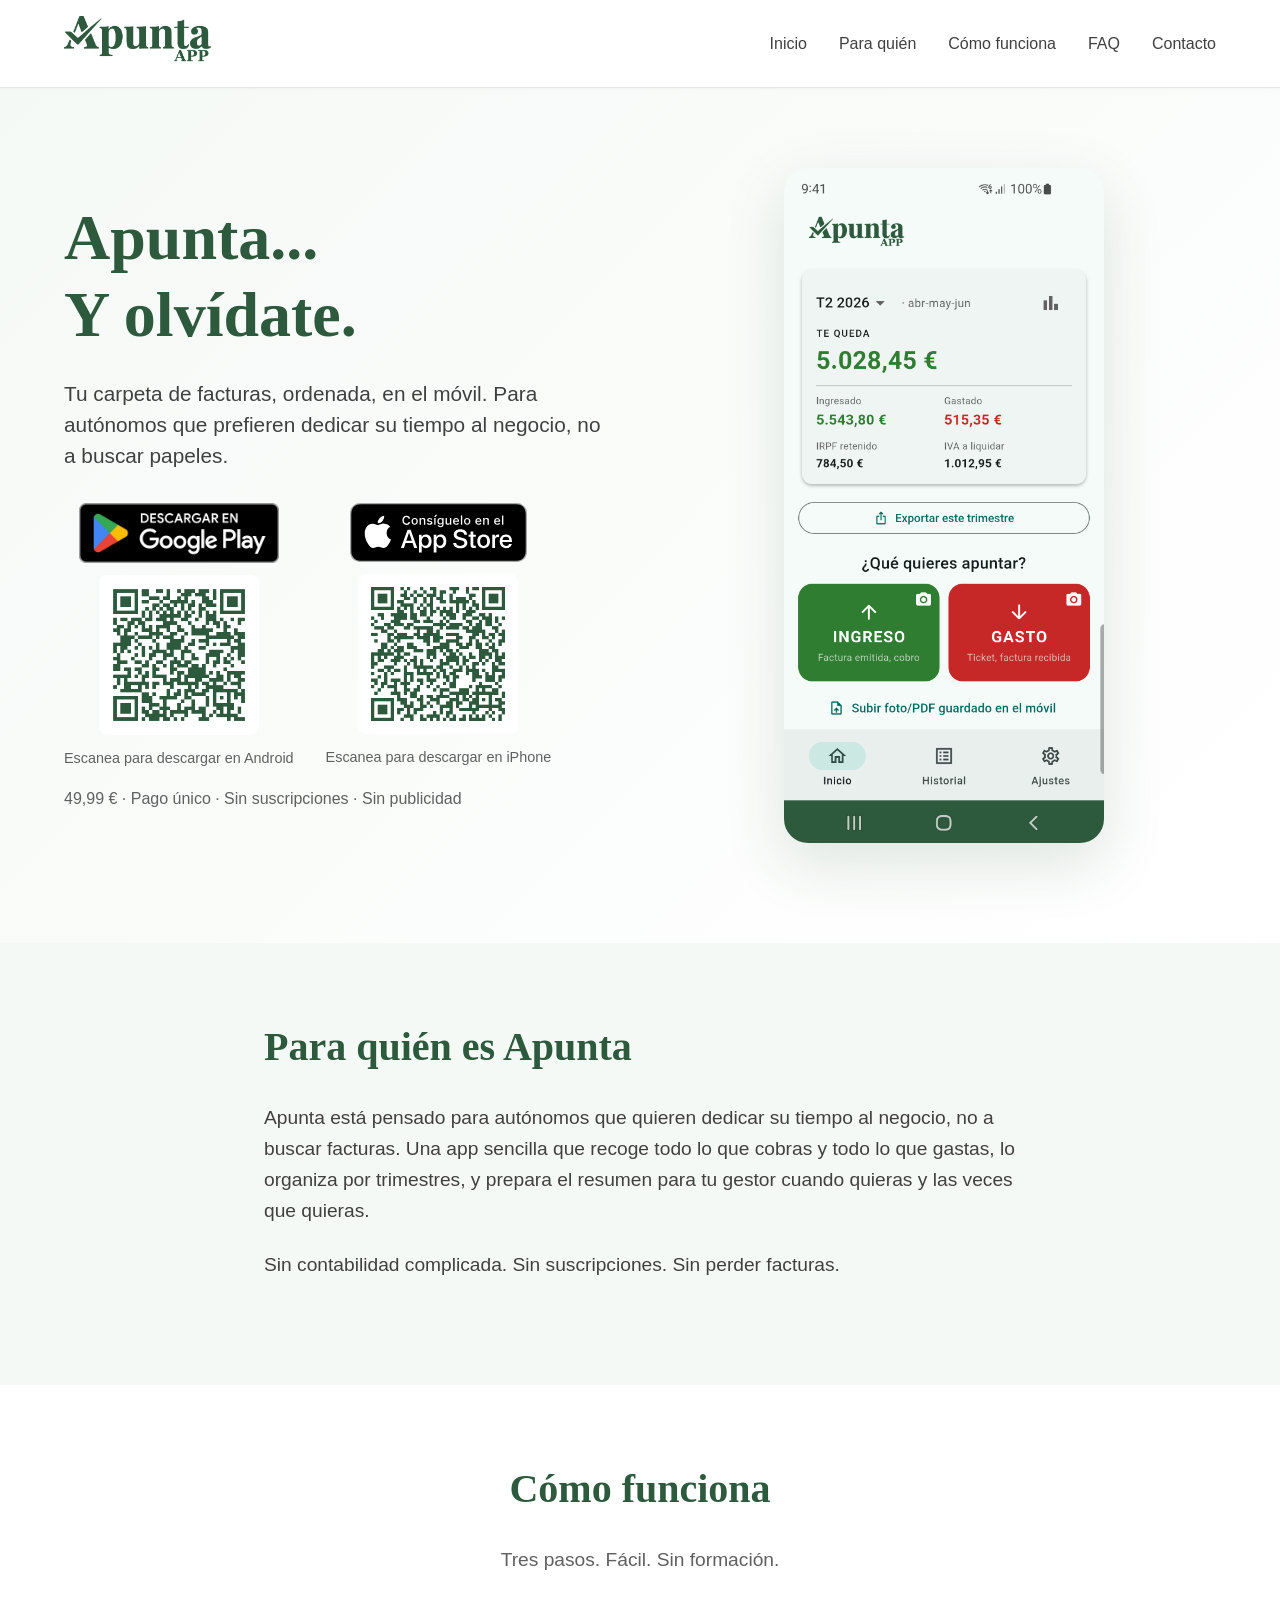
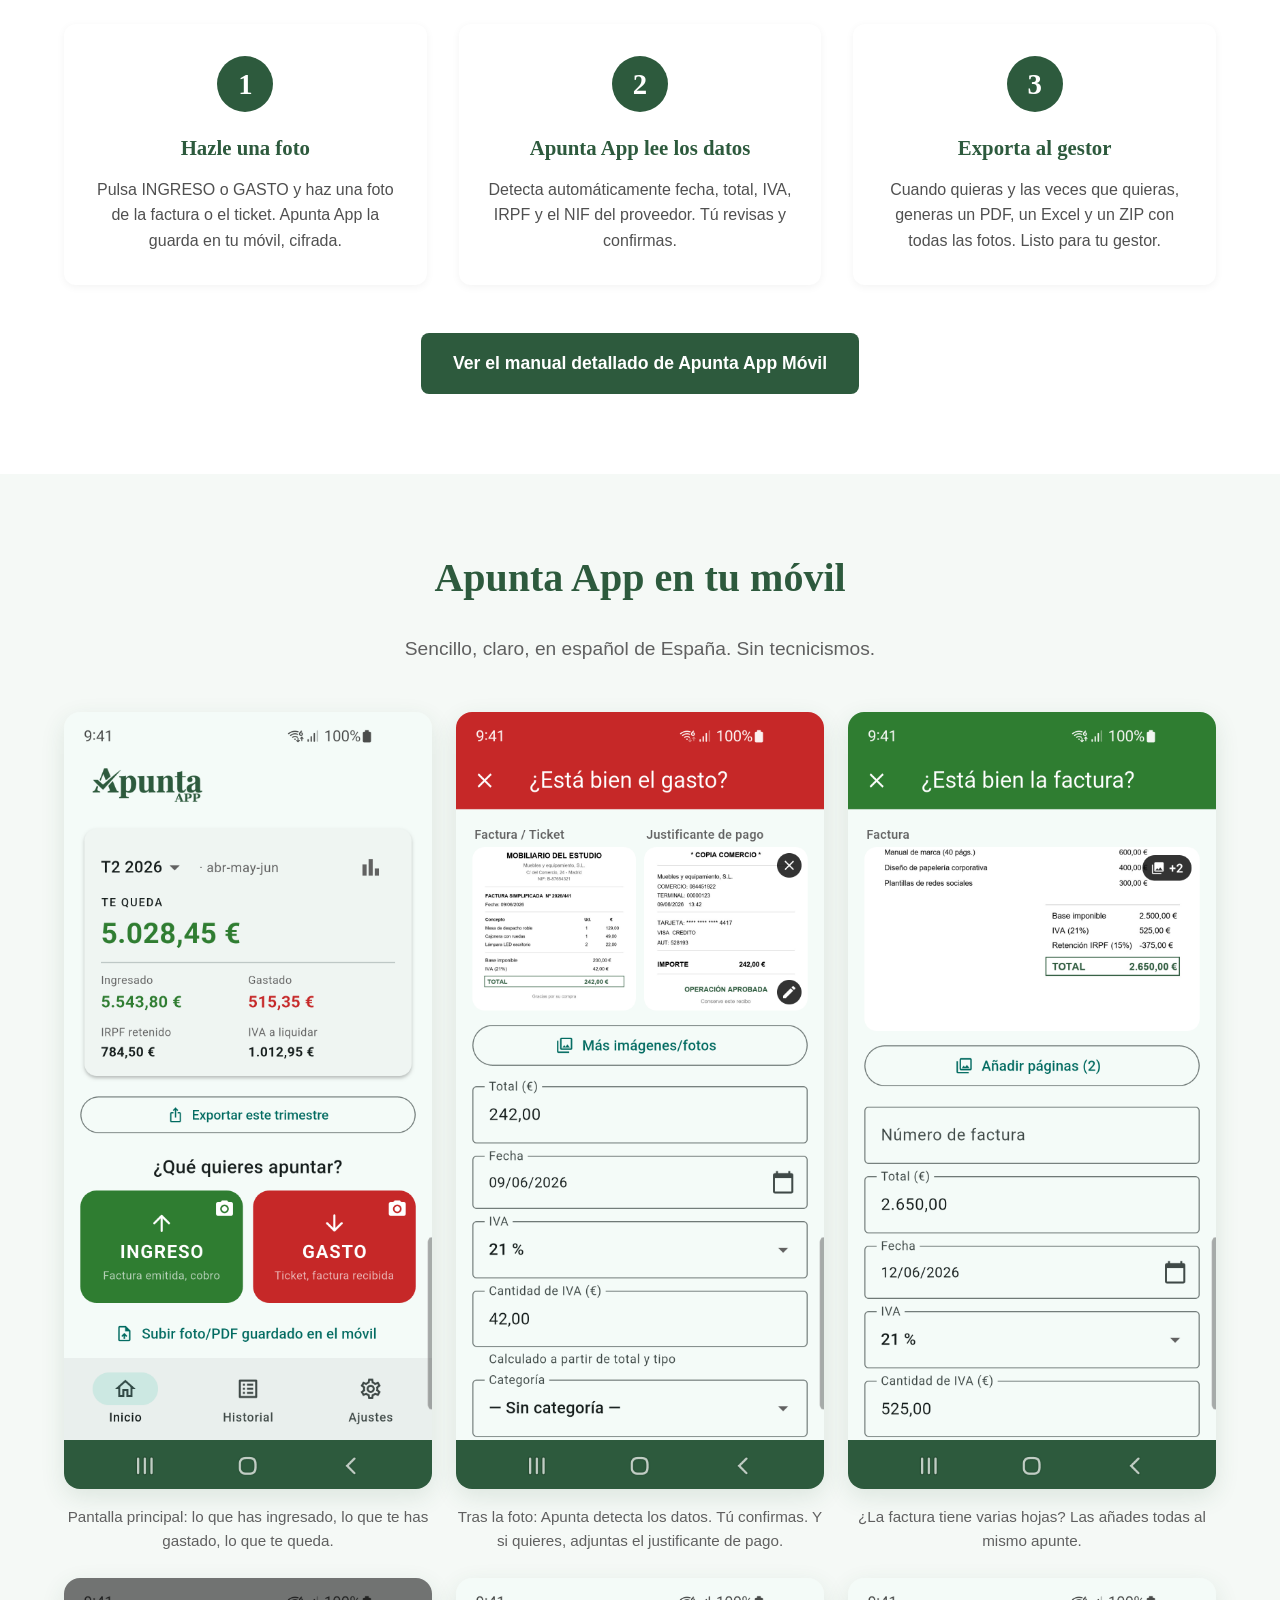
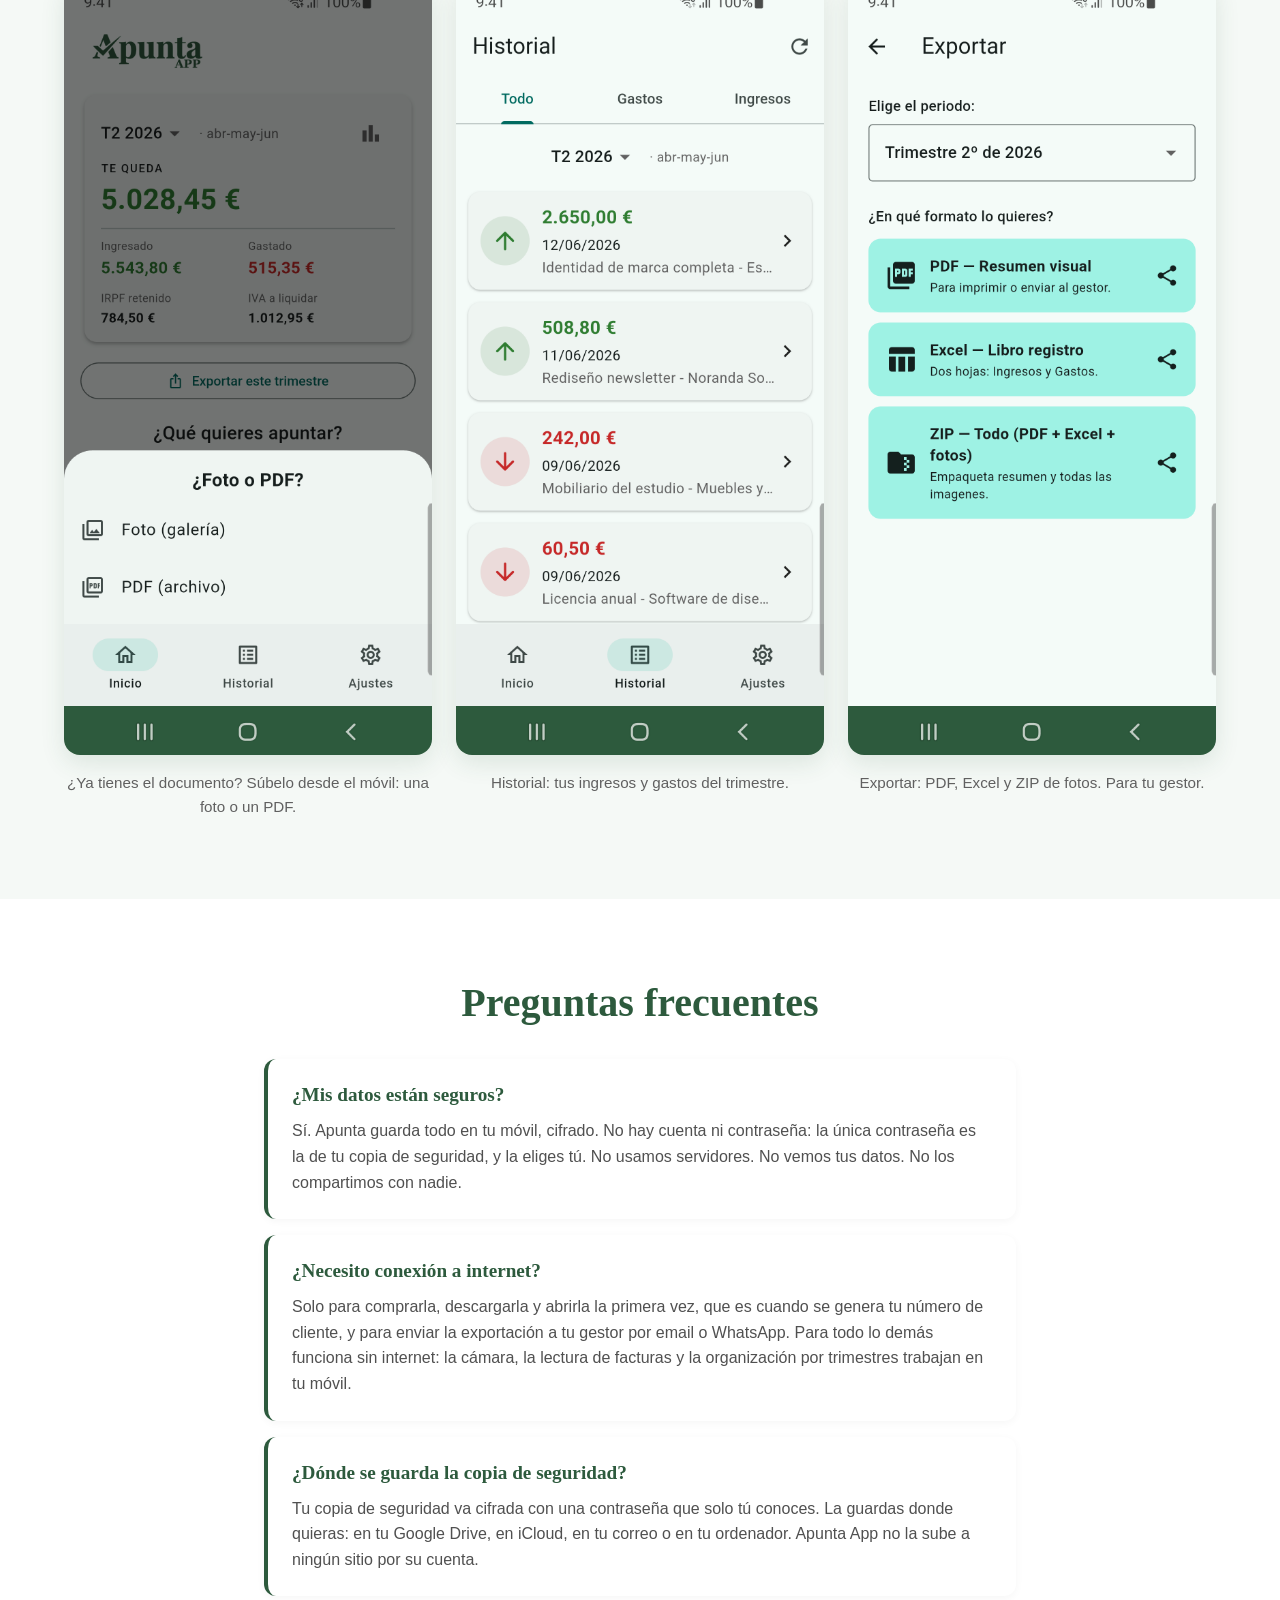
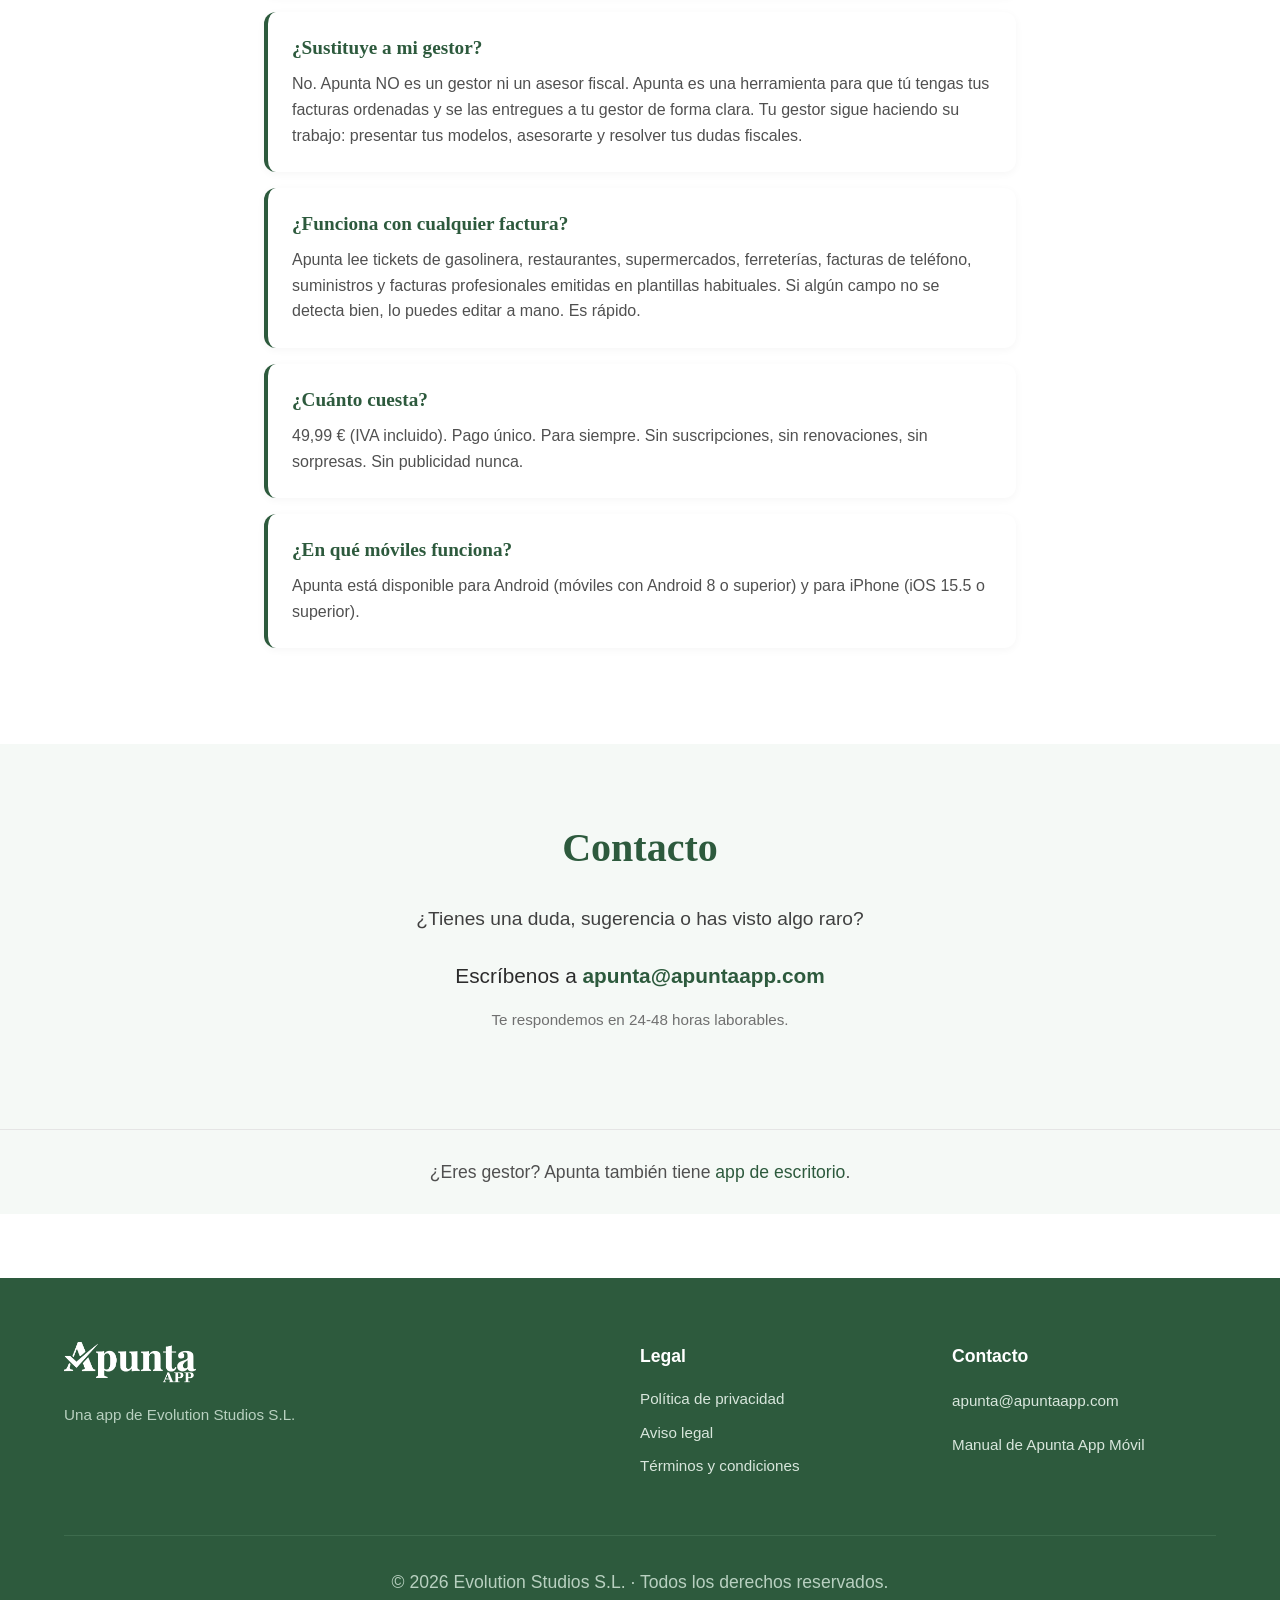
==== commit b1283fc6: "fix(web): la página del móvil y sus textos legales, al día con la app (05/10/2026) En autonomos.html" ====
--- a/autonomos.html
+++ b/autonomos.html
@@ -78,7 +78,7 @@
     <section id="para-quien" class="seccion seccion-clara">
         <div class="contenedor contenedor-estrecho">
             <h2>Para quién es Apunta</h2>
-            <p class="texto-principal">Apunta está pensado para autónomos que quieren dedicar su tiempo al negocio, no a buscar facturas. Una app sencilla que recoge todo lo que cobras y todo lo que gastas, lo organiza por trimestres, y prepara el resumen para tu gestor cuando llega la fecha.</p>
+            <p class="texto-principal">Apunta está pensado para autónomos que quieren dedicar su tiempo al negocio, no a buscar facturas. Una app sencilla que recoge todo lo que cobras y todo lo que gastas, lo organiza por trimestres, y prepara el resumen para tu gestor cuando quieras y las veces que quieras.</p>
             <p class="texto-principal">Sin contabilidad complicada. Sin suscripciones. Sin perder facturas.</p>
         </div>
     </section>
@@ -103,7 +103,7 @@
                 <div class="paso">
                     <div class="paso-numero">3</div>
                     <h3>Exporta al gestor</h3>
-                    <p>Al final del trimestre, generas un PDF, un Excel y un ZIP con todas las fotos. Listo para tu gestor.</p>
+                    <p>Cuando quieras y las veces que quieras, generas un PDF, un Excel y un ZIP con todas las fotos. Listo para tu gestor.</p>
                 </div>
             </div>
 
@@ -155,12 +155,12 @@
 
             <div class="pregunta">
                 <h3>¿Mis datos están seguros?</h3>
-                <p>Sí. Apunta guarda todo en tu móvil, cifrado con una contraseña que solo tú conoces. No usamos servidores. No vemos tus datos. No los compartimos con nadie.</p>
+                <p>Sí. Apunta guarda todo en tu móvil, cifrado. No hay cuenta ni contraseña: la única contraseña es la de tu copia de seguridad, y la eliges tú. No usamos servidores. No vemos tus datos. No los compartimos con nadie.</p>
             </div>
 
             <div class="pregunta">
                 <h3>¿Necesito conexión a internet?</h3>
-                <p>No. Apunta funciona sin internet. La cámara, la lectura de facturas y la organización por trimestres trabajan todo en tu móvil. Solo necesitarás conexión cuando quieras enviar el resumen del trimestre a tu gestor por email o WhatsApp.</p>
+                <p>Solo para comprarla, descargarla y abrirla la primera vez, que es cuando se genera tu número de cliente, y para enviar la exportación a tu gestor por email o WhatsApp. Para todo lo demás funciona sin internet: la cámara, la lectura de facturas y la organización por trimestres trabajan en tu móvil.</p>
             </div>
 
             <div class="pregunta">
--- a/styles.css
+++ b/styles.css
@@ -247,7 +247,8 @@
 }
 
 .insignia-google-play:hover,
-.insignia-app-store:hover {
+.insignia-app-store:hover,
+.insignia-microsoft:hover {
     transform: translateY(-2px);
     transition: transform 0.2s ease;
 }
@@ -256,6 +257,13 @@
    ~59,4px con width:200px sobre un original de 478x142). Ancho automático para
    respetar la proporción oficial del badge de Apple (no se deforma nunca). */
 .insignia-imagen-apple {
+    height: 59px;
+    width: auto;
+}
+
+/* Distintivo de Microsoft Store (gestorias.html): la misma altura que los de
+   Google Play y App Store, con su proporción oficial (161 x 44). */
+.insignia-imagen-microsoft {
     height: 59px;
     width: auto;
 }
@@ -757,13 +765,16 @@
    `.captura-escritorio` es la grande del hero de gestorias, que desde el
    08/09/2026 tambien se amplia. Es la unica del hero que entra: la del hero
    de autonomos lleva `.captura-movil` y se queda como estaba. */
+/* Y las imagenes de los dos manuales, desde el 23/09/2026. */
 .captura-item img,
-.captura-escritorio {
+.captura-escritorio,
+.manual figure img {
     cursor: zoom-in;
 }
 
 .captura-item img:focus-visible,
-.captura-escritorio:focus-visible {
+.captura-escritorio:focus-visible,
+.manual figure img:focus-visible {
     outline: 3px solid #2d5a3d;
     outline-offset: 3px;
 }
@@ -896,3 +907,40 @@
         grid-template-columns: 1fr;
     }
 }
+
+/* ============================================
+   MENU DE ARRIBA EN EL MOVIL
+   Cada opcion en una sola linea. Letra y separacion un poco mas
+   justas para que quepan; si aun asi no caben (pantallas muy
+   estrechas), se desliza de lado el menu, nunca la pagina entera.
+   ============================================ */
+@media (max-width: 640px) {
+    .header .contenedor {
+        padding-left: 16px;
+        padding-right: 16px;
+    }
+
+    .navegacion {
+        max-width: 100%;
+        overflow-x: auto;
+        -webkit-overflow-scrolling: touch;
+        scrollbar-width: none;
+    }
+
+    .navegacion::-webkit-scrollbar {
+        display: none;
+    }
+
+    .navegacion ul {
+        gap: 12px;
+    }
+
+    .navegacion li {
+        flex-shrink: 0;
+    }
+
+    .navegacion a {
+        font-size: 0.85rem;
+        white-space: nowrap;
+    }
+}
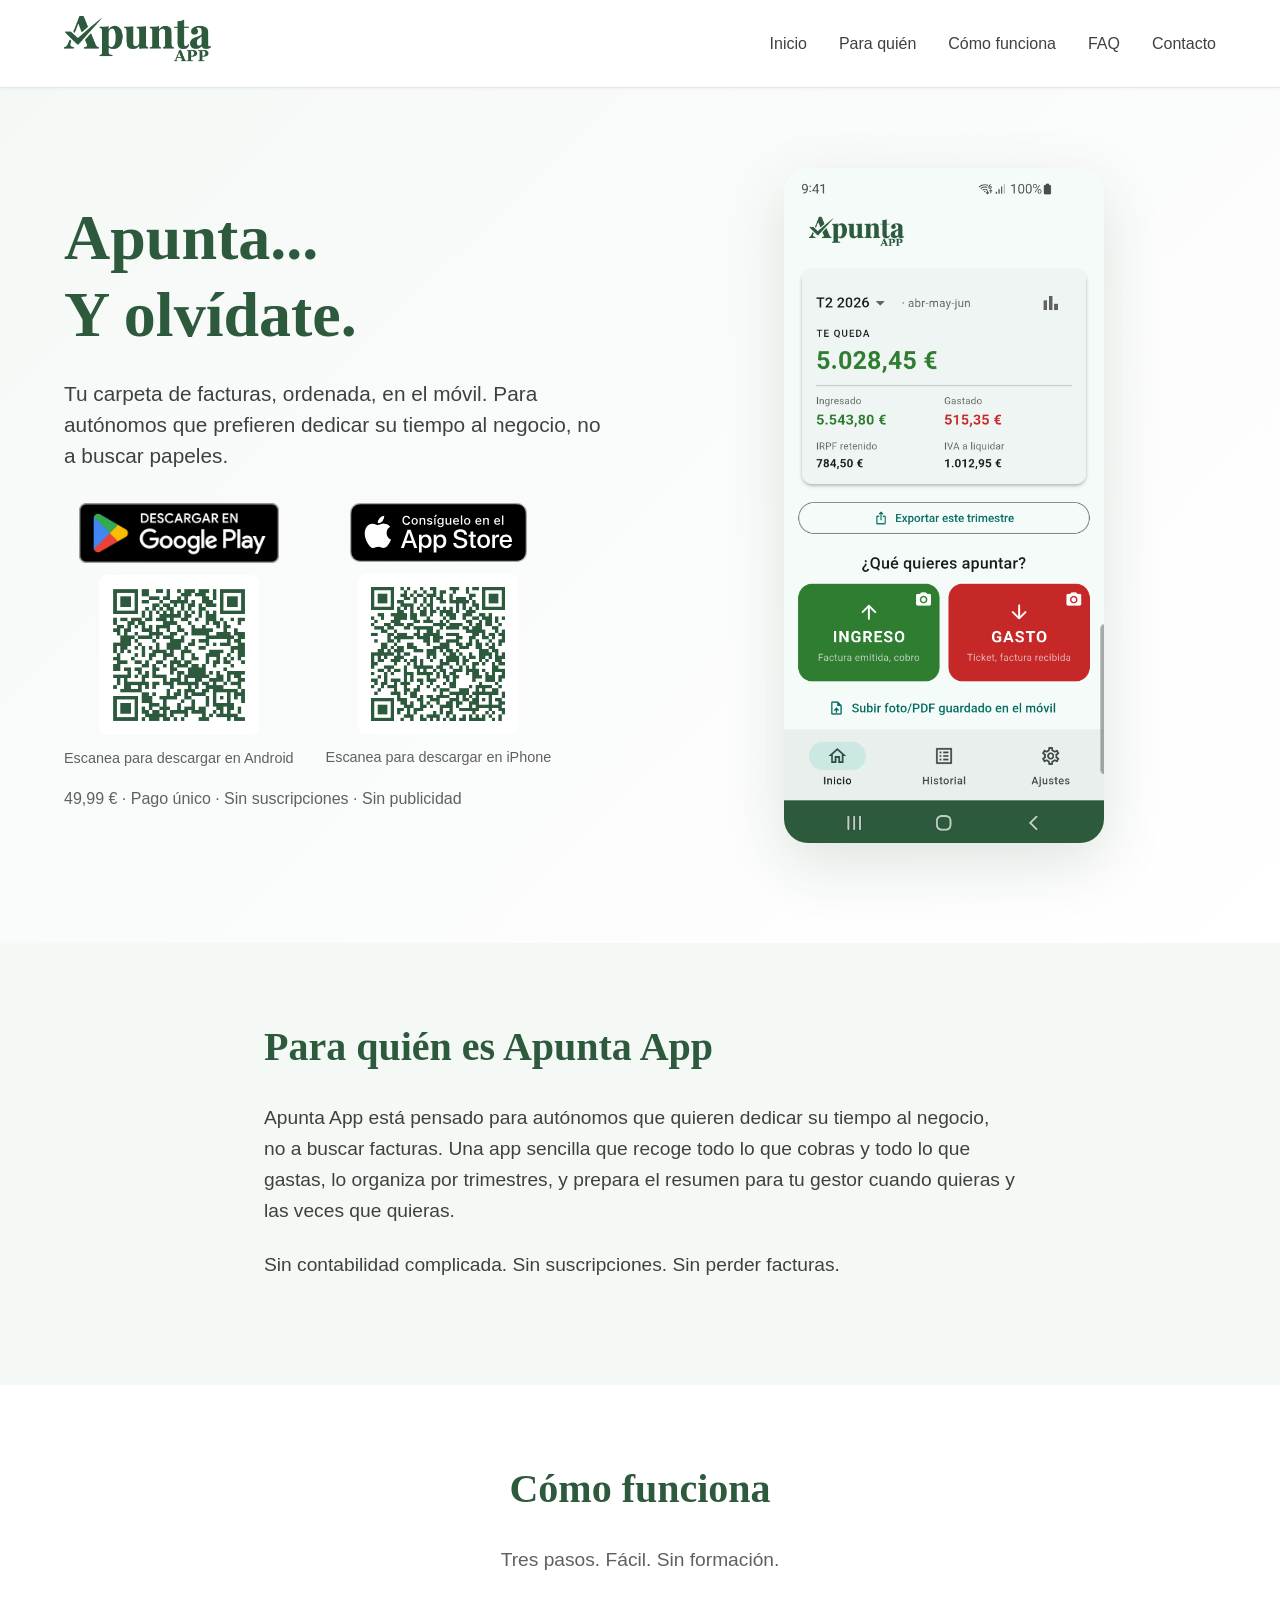
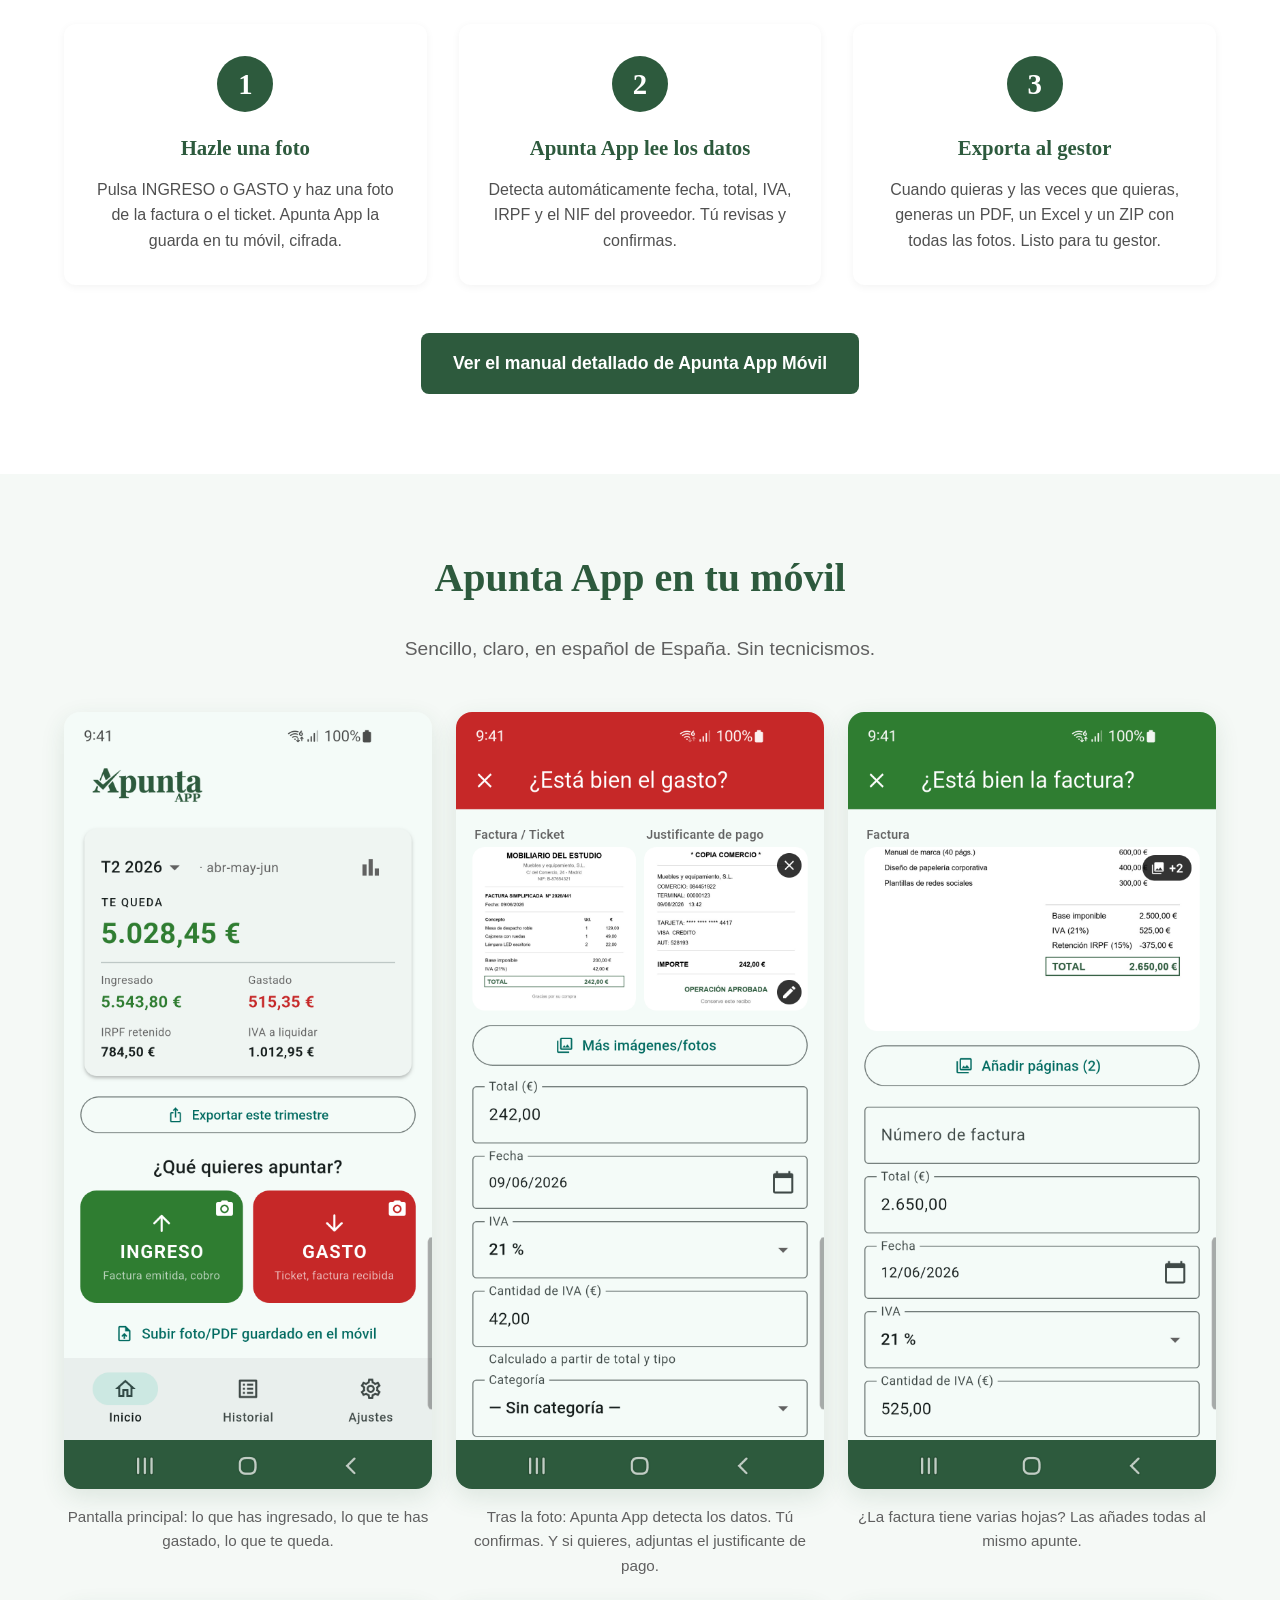
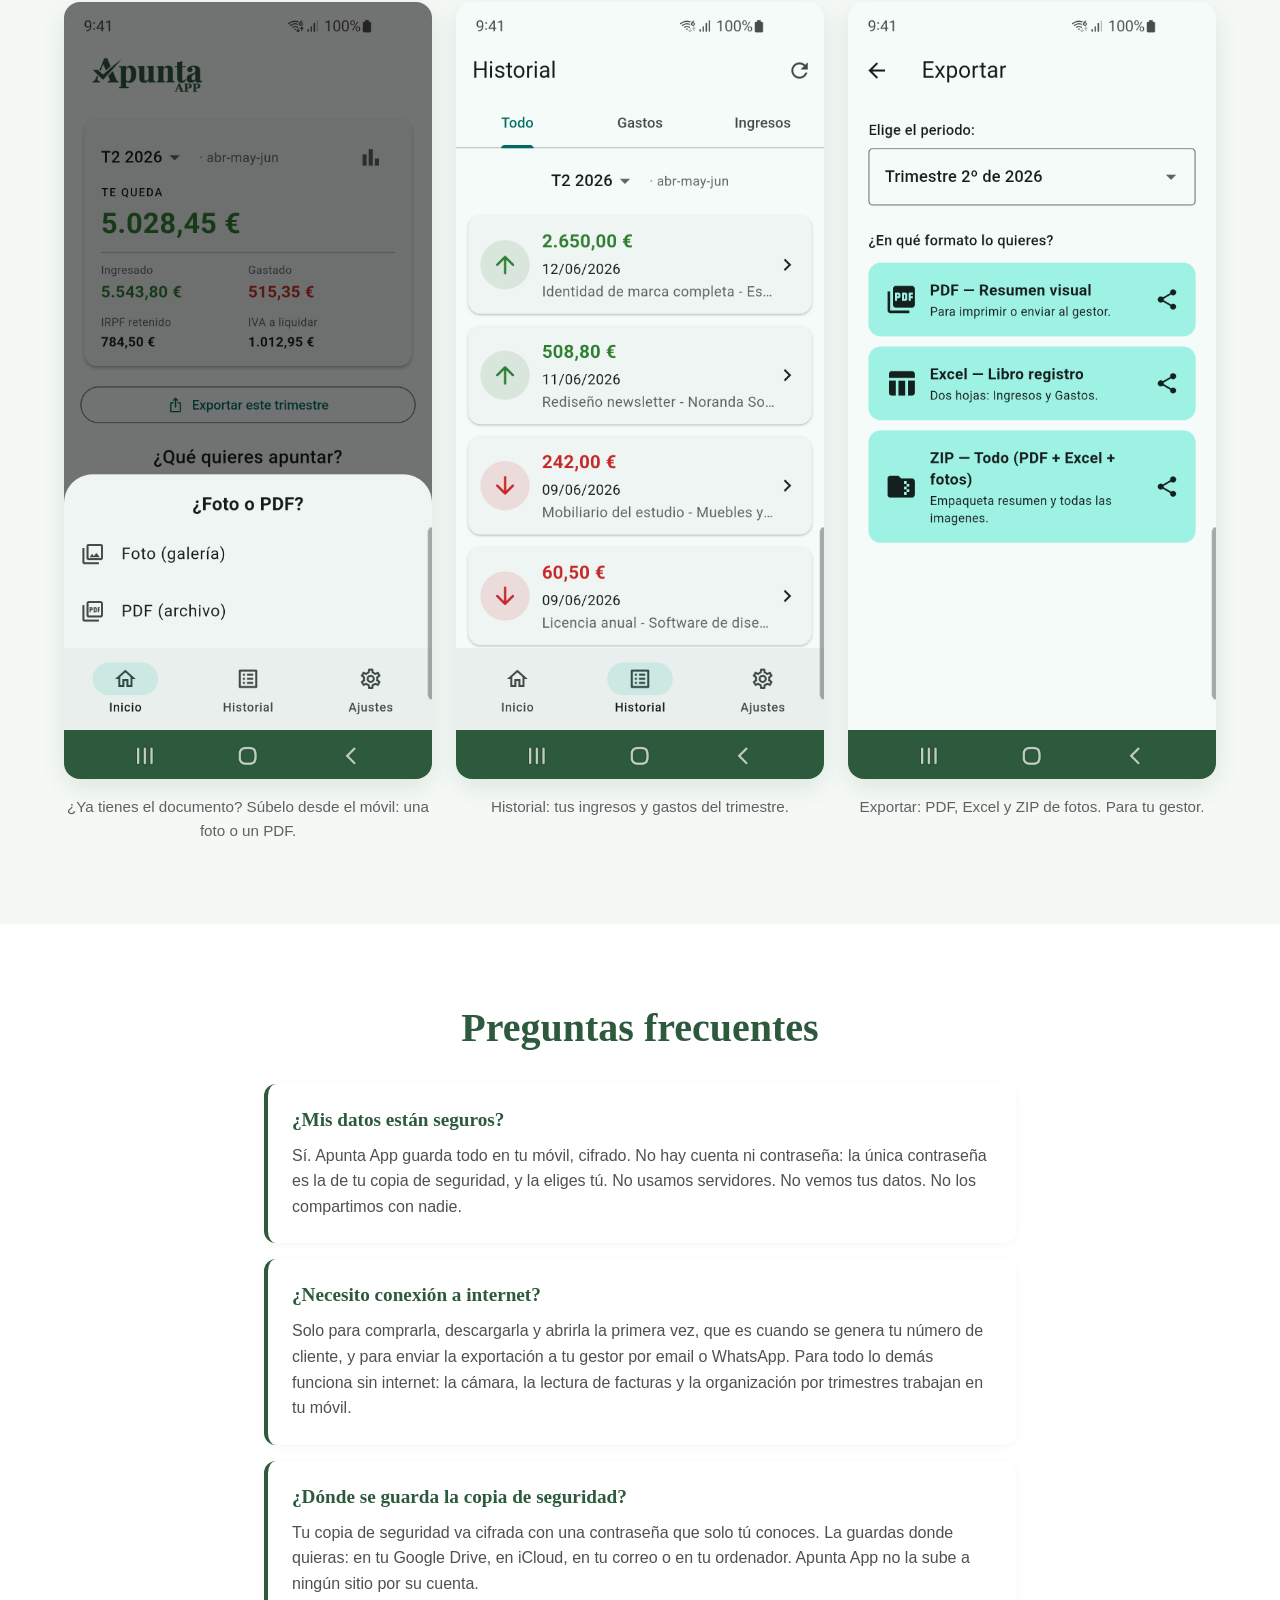
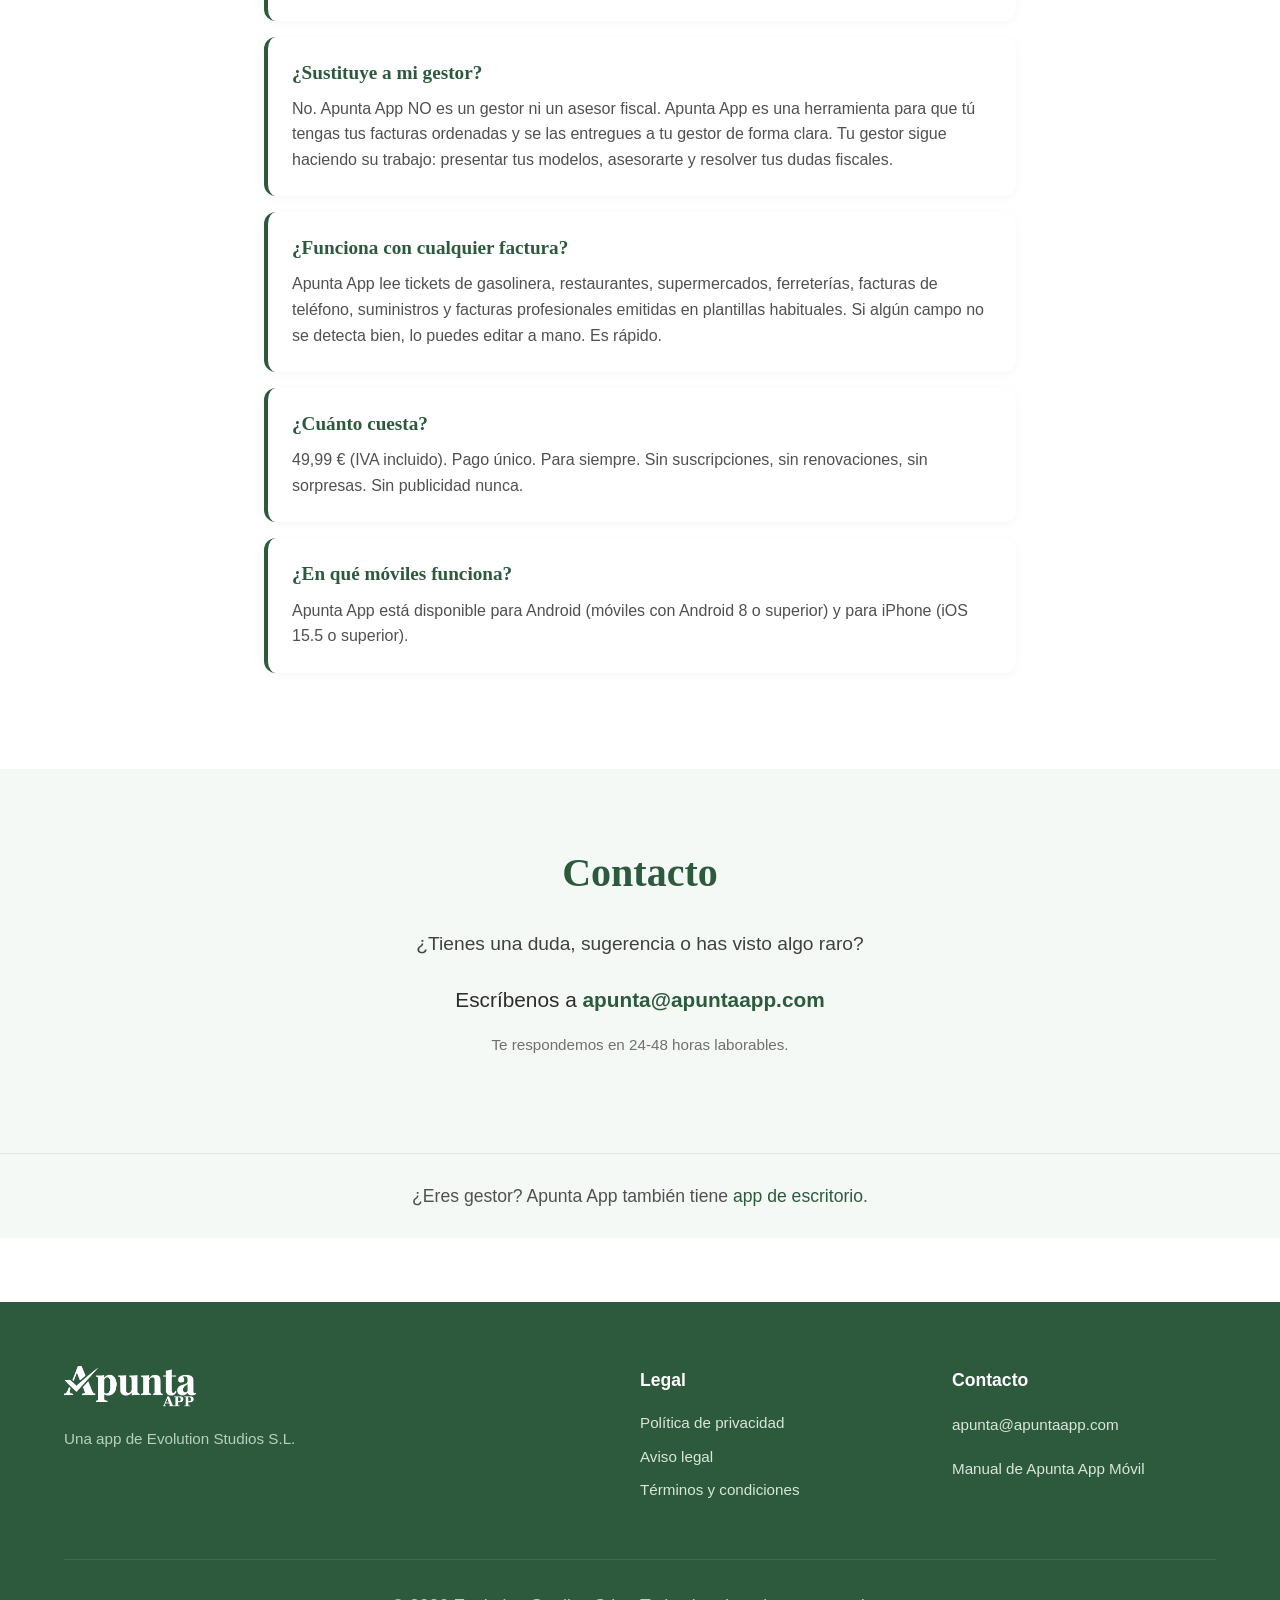
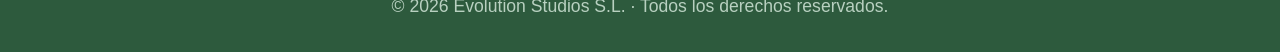
==== commit e61d2ceb: "fix(web): «Apunta App» siempre junto, nunca «Apunta» solo (05/10/2026) «Apunta» suelto se lee como u" ====
--- a/autonomos.html
+++ b/autonomos.html
@@ -3,7 +3,7 @@
 <head>
     <meta charset="UTF-8">
     <meta name="viewport" content="width=device-width, initial-scale=1.0">
-    <meta name="description" content="Apunta. Tu carpeta de facturas, ordenada, en el móvil. App sencilla para autónomos que quieren dedicar su tiempo al negocio, no a buscar facturas.">
+    <meta name="description" content="Apunta App. Tu carpeta de facturas, ordenada, en el móvil. App sencilla para autónomos que quieren dedicar su tiempo al negocio, no a buscar facturas.">
     <meta name="keywords" content="apunta, app autónomos, facturas autónomo, gestión facturas, OCR facturas, app gestor, ingresos gastos autónomo">
     <meta name="author" content="Evolution Studios S.L.">
     <meta name="robots" content="index, follow">
@@ -26,7 +26,7 @@
     <header class="header">
         <div class="contenedor">
             <a href="index.html" class="logo">
-                <img src="logo-apunta.png" alt="Apunta" class="logo-imagen">
+                <img src="logo-apunta.png" alt="Apunta App" class="logo-imagen">
             </a>
             <nav class="navegacion">
                 <ul>
@@ -51,17 +51,17 @@
                         <!-- ANDROID (disponible) -->
                         <div class="plataforma plataforma-android">
                             <a href="https://play.google.com/store/apps/details?id=app.apunta.apunta" target="_blank" rel="noopener" class="insignia-google-play">
-                                <img src="GetItOnGooglePlay_Badge_Web_color_Spanish.png" alt="Descargar Apunta en Google Play" class="insignia-imagen">
+                                <img src="GetItOnGooglePlay_Badge_Web_color_Spanish.png" alt="Descargar Apunta App en Google Play" class="insignia-imagen">
                             </a>
-                            <img src="qr-google-play.png" alt="Código QR para descargar Apunta en Google Play" class="qr-descarga">
+                            <img src="qr-google-play.png" alt="Código QR para descargar Apunta App en Google Play" class="qr-descarga">
                             <span class="qr-pie">Escanea para descargar en Android</span>
                         </div>
                         <!-- iOS (disponible) -->
                         <div class="plataforma plataforma-ios">
                             <a href="https://apps.apple.com/es/app/apunta-app/id6788078139" target="_blank" rel="noopener" class="insignia-app-store">
-                                <img src="badge-app-store.svg" alt="Descargar Apunta en el App Store" class="insignia-imagen-apple">
+                                <img src="badge-app-store.svg" alt="Descargar Apunta App en el App Store" class="insignia-imagen-apple">
                             </a>
-                            <img src="qr-app-store.png" alt="Código QR para descargar Apunta en el App Store" class="qr-descarga">
+                            <img src="qr-app-store.png" alt="Código QR para descargar Apunta App en el App Store" class="qr-descarga">
                             <span class="qr-pie">Escanea para descargar en iPhone</span>
                         </div>
                     </div>
@@ -69,7 +69,7 @@
                 </div>
             </div>
             <div class="hero-imagen">
-                <img src="capturas/01-dashboard.png" alt="Pantalla principal de Apunta" class="captura-movil">
+                <img src="capturas/01-dashboard.png" alt="Pantalla principal de Apunta App" class="captura-movil">
             </div>
         </div>
     </section>
@@ -77,8 +77,8 @@
     <!-- PARA QUIÉN ES APUNTA -->
     <section id="para-quien" class="seccion seccion-clara">
         <div class="contenedor contenedor-estrecho">
-            <h2>Para quién es Apunta</h2>
-            <p class="texto-principal">Apunta está pensado para autónomos que quieren dedicar su tiempo al negocio, no a buscar facturas. Una app sencilla que recoge todo lo que cobras y todo lo que gastas, lo organiza por trimestres, y prepara el resumen para tu gestor cuando quieras y las veces que quieras.</p>
+            <h2>Para quién es Apunta App</h2>
+            <p class="texto-principal">Apunta App está pensado para autónomos que quieren dedicar su tiempo al negocio, no a buscar facturas. Una app sencilla que recoge todo lo que cobras y todo lo que gastas, lo organiza por trimestres, y prepara el resumen para tu gestor cuando quieras y las veces que quieras.</p>
             <p class="texto-principal">Sin contabilidad complicada. Sin suscripciones. Sin perder facturas.</p>
         </div>
     </section>
@@ -126,7 +126,7 @@
                 </div>
                 <div class="captura-item">
                     <img src="capturas/02-confirmacion-ocr.png" alt="Pantalla de confirmación tras capturar una factura, con el justificante de pago adjunto">
-                    <p class="captura-pie">Tras la foto: Apunta detecta los datos. Tú confirmas. Y si quieres, adjuntas el justificante de pago.</p>
+                    <p class="captura-pie">Tras la foto: Apunta App detecta los datos. Tú confirmas. Y si quieres, adjuntas el justificante de pago.</p>
                 </div>
                 <div class="captura-item">
                     <img src="capturas/06-paginas-extra.png" alt="Factura de varias hojas con páginas adicionales en el mismo apunte">
@@ -155,7 +155,7 @@
 
             <div class="pregunta">
                 <h3>¿Mis datos están seguros?</h3>
-                <p>Sí. Apunta guarda todo en tu móvil, cifrado. No hay cuenta ni contraseña: la única contraseña es la de tu copia de seguridad, y la eliges tú. No usamos servidores. No vemos tus datos. No los compartimos con nadie.</p>
+                <p>Sí. Apunta App guarda todo en tu móvil, cifrado. No hay cuenta ni contraseña: la única contraseña es la de tu copia de seguridad, y la eliges tú. No usamos servidores. No vemos tus datos. No los compartimos con nadie.</p>
             </div>
 
             <div class="pregunta">
@@ -170,12 +170,12 @@
 
             <div class="pregunta">
                 <h3>¿Sustituye a mi gestor?</h3>
-                <p>No. Apunta NO es un gestor ni un asesor fiscal. Apunta es una herramienta para que tú tengas tus facturas ordenadas y se las entregues a tu gestor de forma clara. Tu gestor sigue haciendo su trabajo: presentar tus modelos, asesorarte y resolver tus dudas fiscales.</p>
+                <p>No. Apunta App NO es un gestor ni un asesor fiscal. Apunta App es una herramienta para que tú tengas tus facturas ordenadas y se las entregues a tu gestor de forma clara. Tu gestor sigue haciendo su trabajo: presentar tus modelos, asesorarte y resolver tus dudas fiscales.</p>
             </div>
 
             <div class="pregunta">
                 <h3>¿Funciona con cualquier factura?</h3>
-                <p>Apunta lee tickets de gasolinera, restaurantes, supermercados, ferreterías, facturas de teléfono, suministros y facturas profesionales emitidas en plantillas habituales. Si algún campo no se detecta bien, lo puedes editar a mano. Es rápido.</p>
+                <p>Apunta App lee tickets de gasolinera, restaurantes, supermercados, ferreterías, facturas de teléfono, suministros y facturas profesionales emitidas en plantillas habituales. Si algún campo no se detecta bien, lo puedes editar a mano. Es rápido.</p>
             </div>
 
             <div class="pregunta">
@@ -185,7 +185,7 @@
 
             <div class="pregunta">
                 <h3>¿En qué móviles funciona?</h3>
-                <p>Apunta está disponible para Android (móviles con Android 8 o superior) y para iPhone (iOS 15.5 o superior).</p>
+                <p>Apunta App está disponible para Android (móviles con Android 8 o superior) y para iPhone (iOS 15.5 o superior).</p>
             </div>
         </div>
     </section>
@@ -203,7 +203,7 @@
     <!-- ENLACE A LA PÁGINA DE GESTORÍAS -->
     <section class="otra-plataforma">
         <div class="contenedor">
-            <p>¿Eres gestor? Apunta también tiene <a href="gestorias.html">app de escritorio</a>.</p>
+            <p>¿Eres gestor? Apunta App también tiene <a href="gestorias.html">app de escritorio</a>.</p>
         </div>
     </section>
 
@@ -212,7 +212,7 @@
         <div class="contenedor">
             <div class="pie-contenido">
                 <div class="pie-bloque">
-                    <img src="logo-apunta-blanco.png" alt="Apunta" class="pie-logo-imagen">
+                    <img src="logo-apunta-blanco.png" alt="Apunta App" class="pie-logo-imagen">
                     <p class="pie-empresa">Una app de Evolution Studios S.L.</p>
                 </div>
                 <div class="pie-bloque">
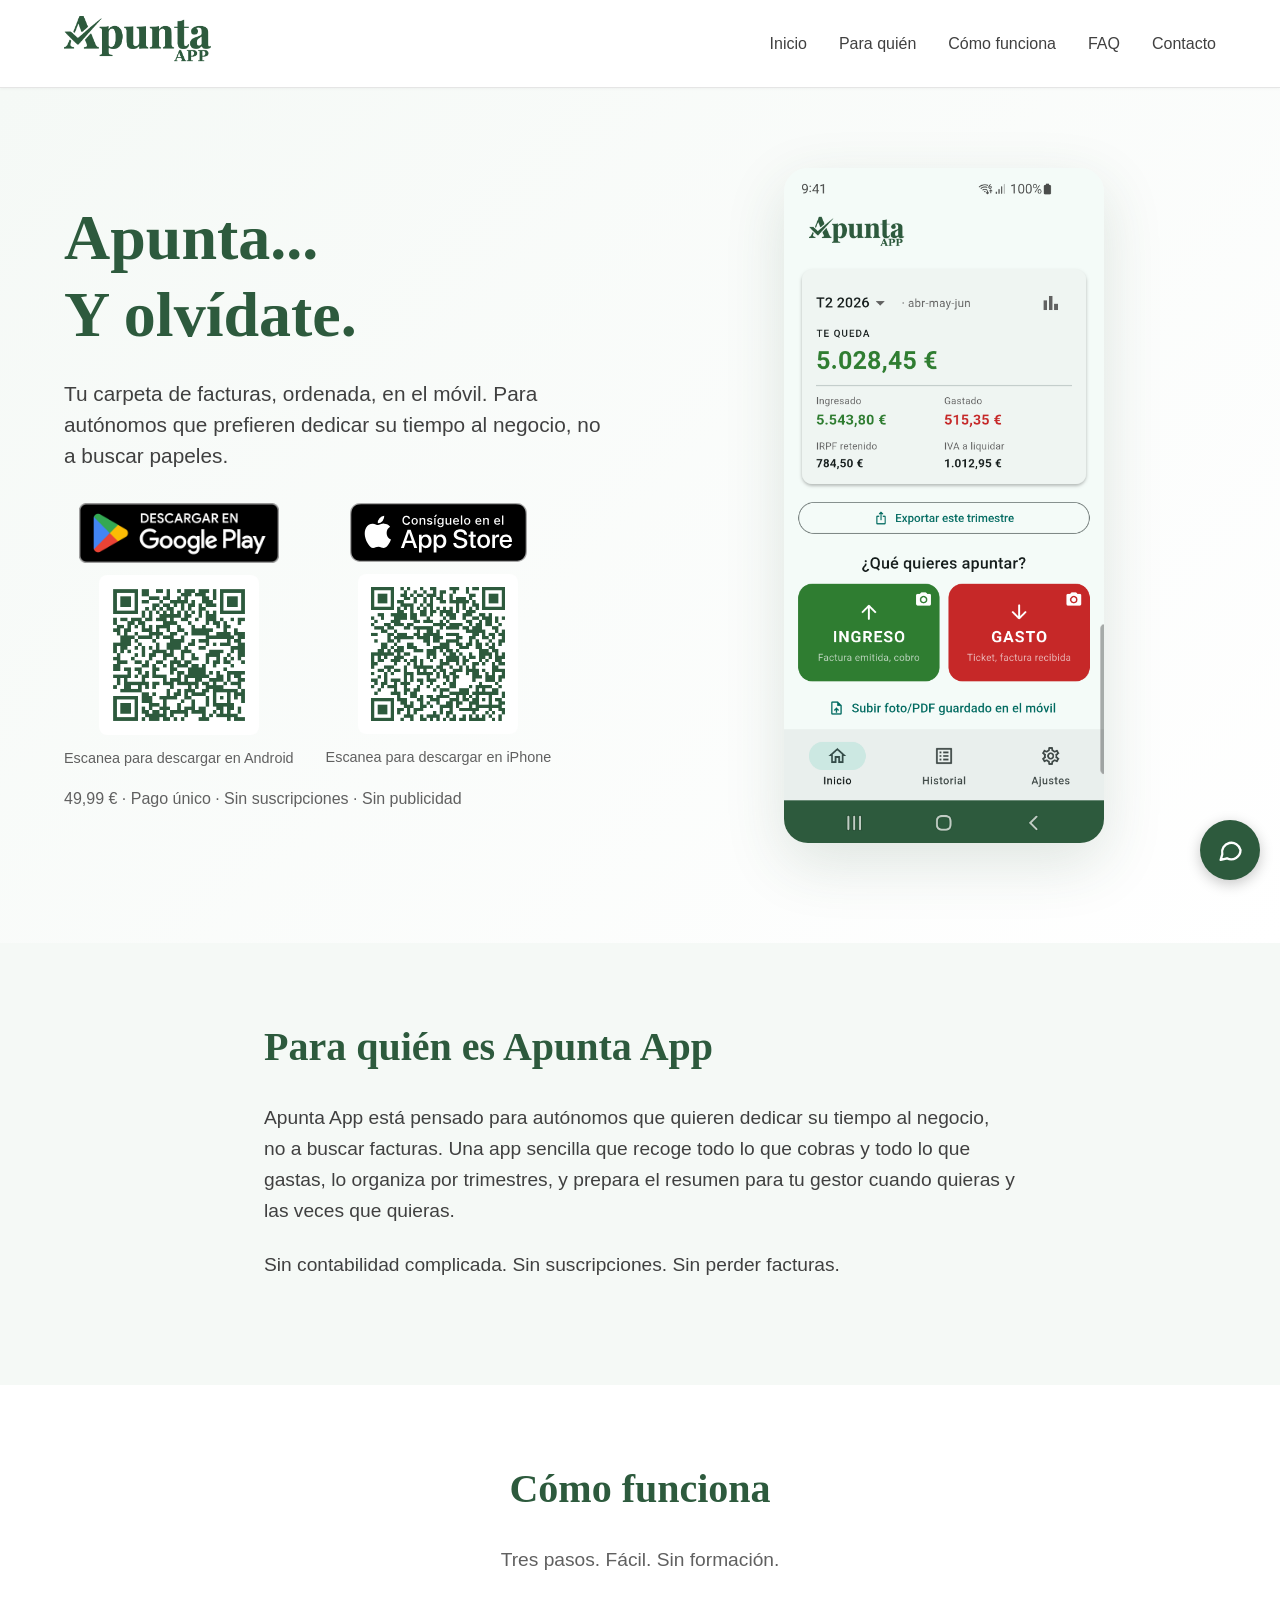
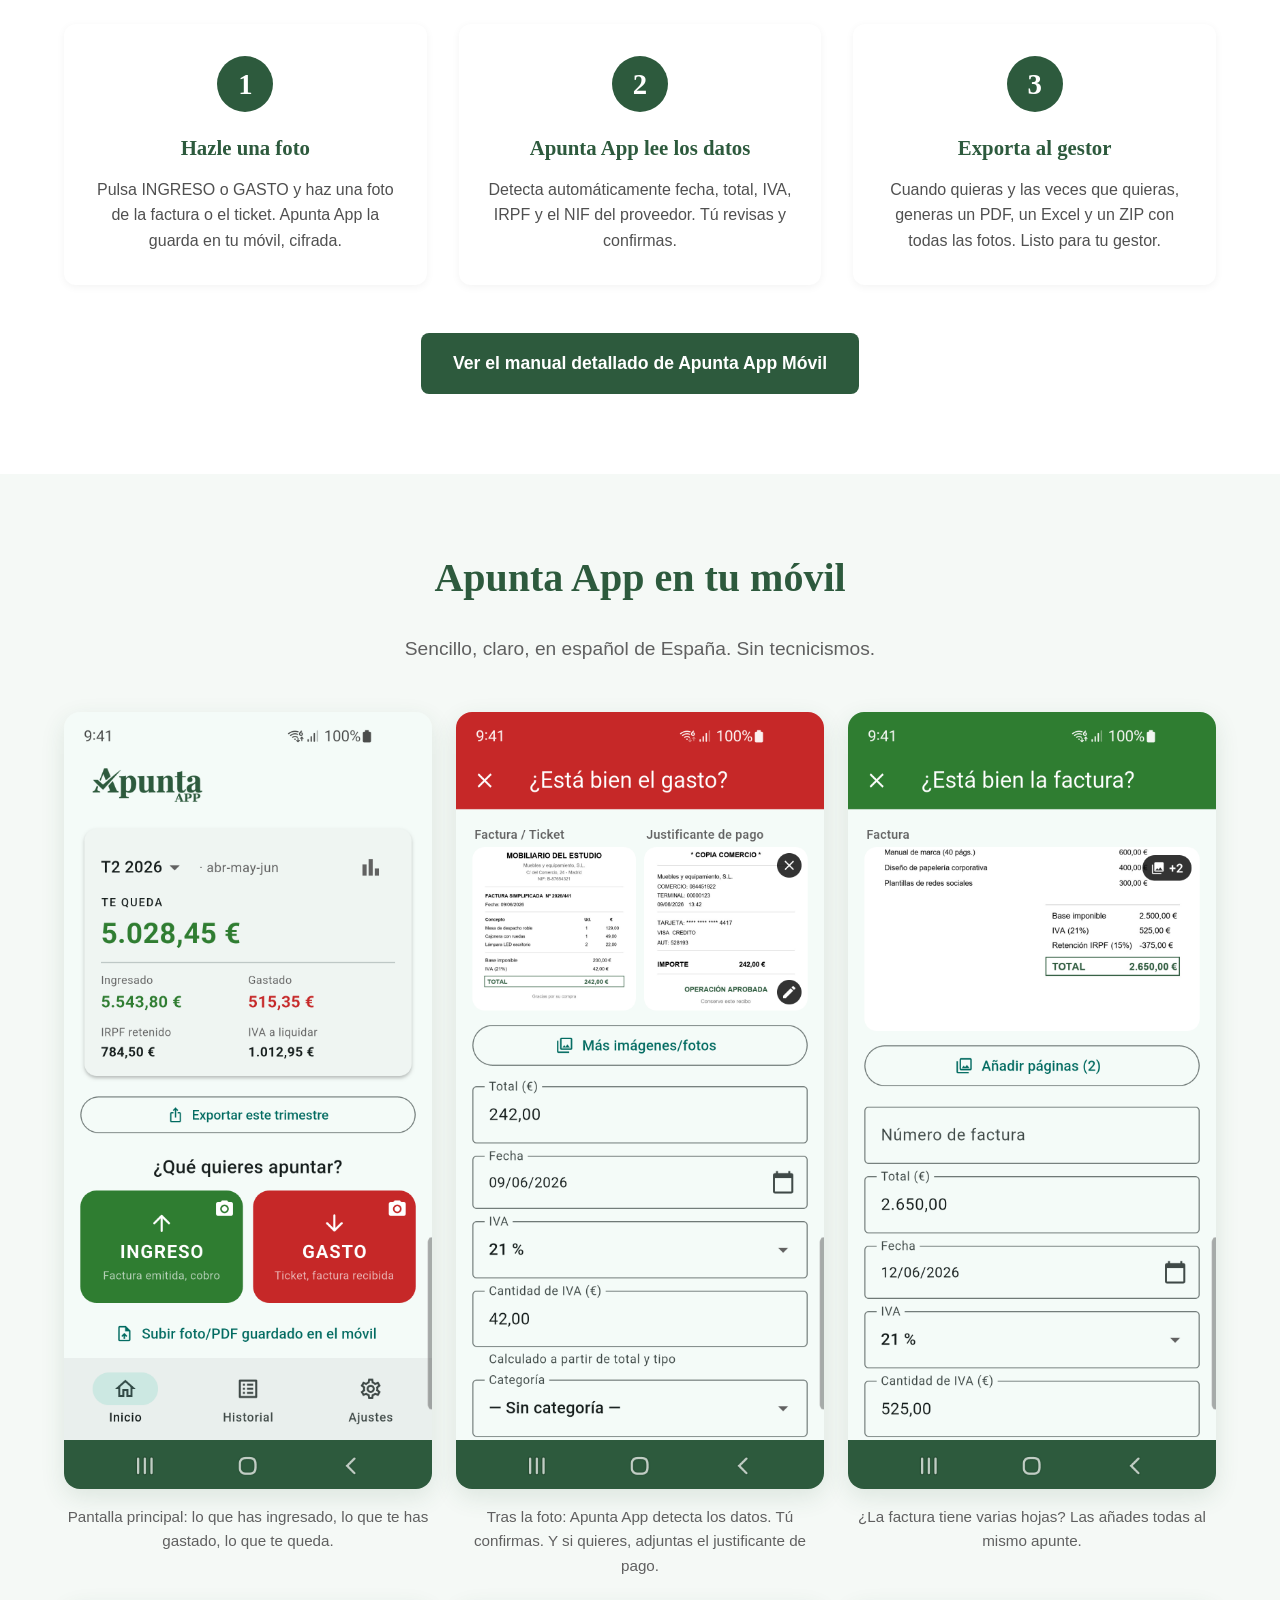
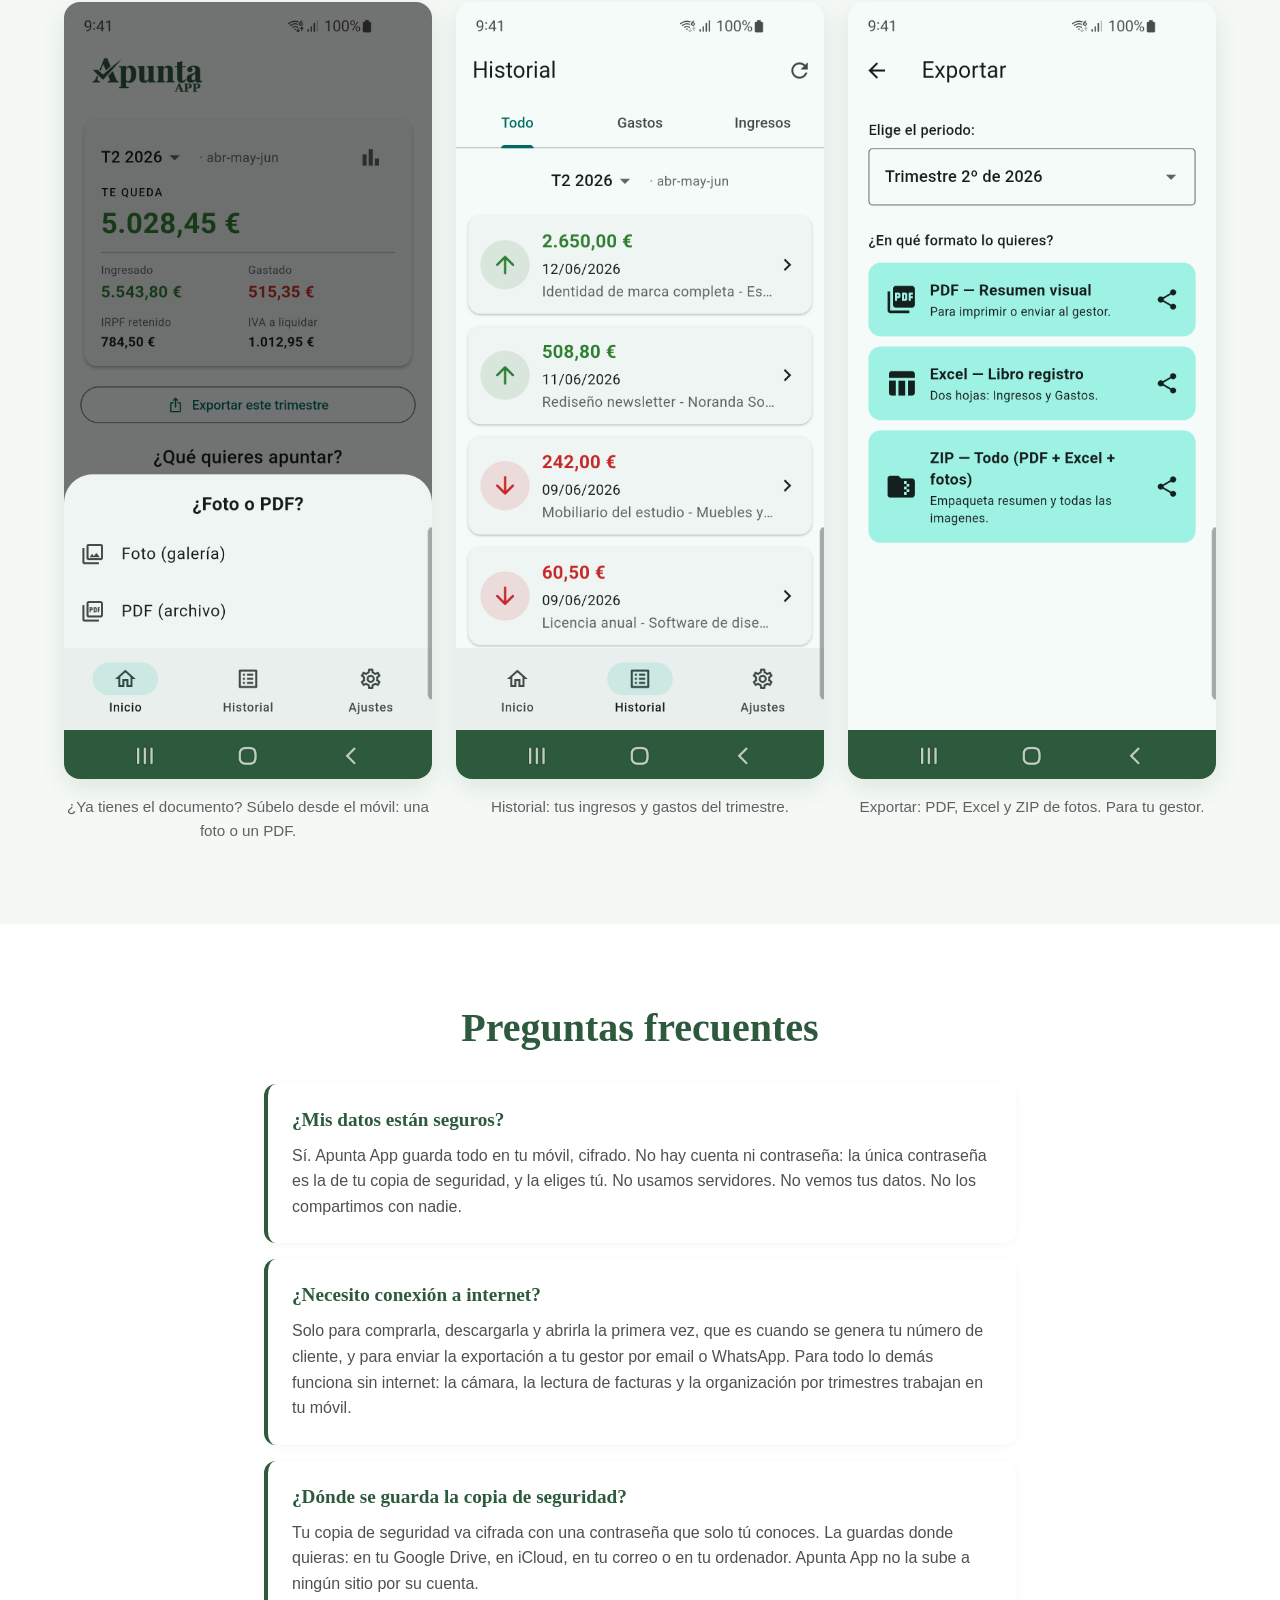
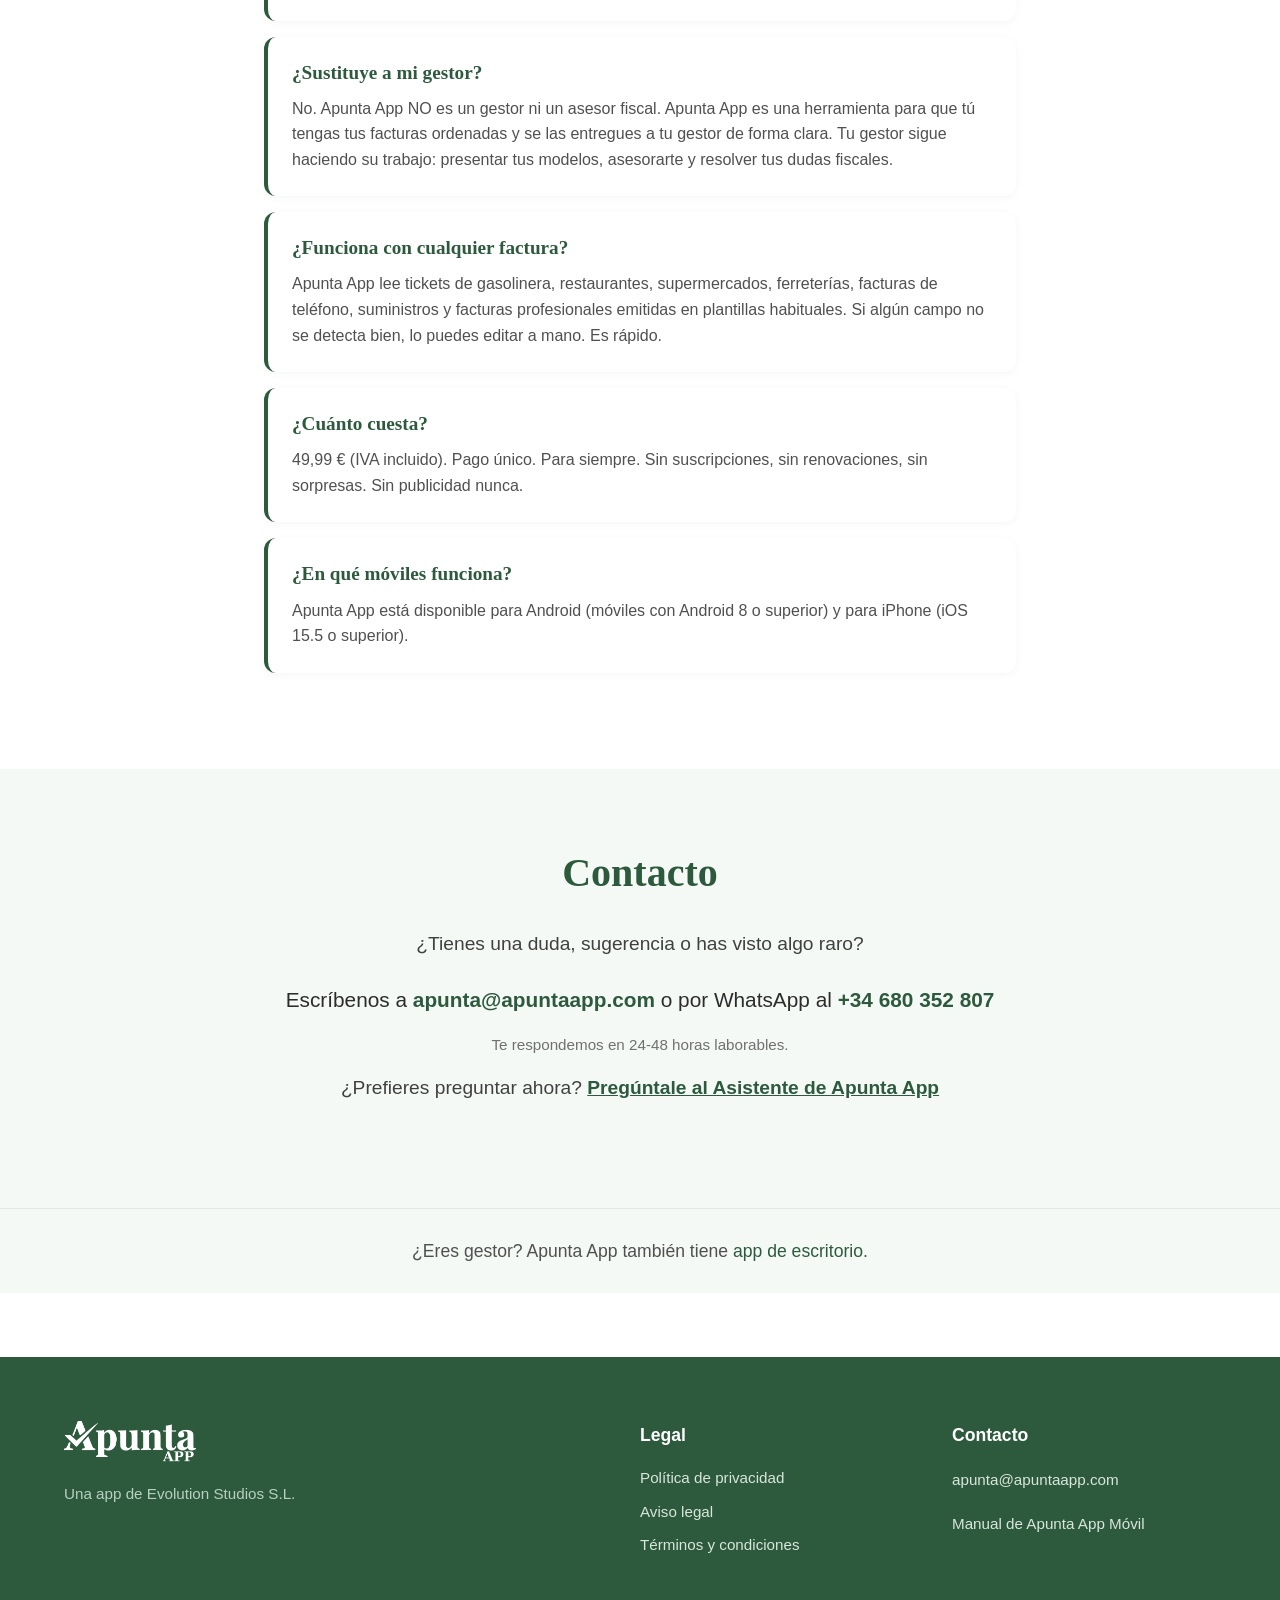
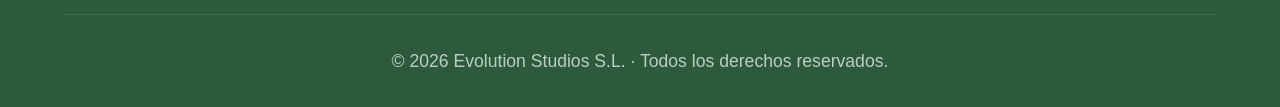
==== commit f8a68585: "feat(web): el Asistente de Apunta App en autónomos y gestorías, y el WhatsApp en Contacto (06/10/202" ====
--- a/autonomos.html
+++ b/autonomos.html
@@ -18,6 +18,7 @@
     <title>Apunta... Y olvídate. — Tu carpeta de facturas, ordenada, en el móvil</title>
 
     <link rel="stylesheet" href="styles.css">
+    <link rel="stylesheet" href="chat.css">
     <link rel="icon" type="image/png" href="favicon.png">
 </head>
 <body>
@@ -195,8 +196,9 @@
         <div class="contenedor contenedor-estrecho centrado">
             <h2>Contacto</h2>
             <p class="texto-principal">¿Tienes una duda, sugerencia o has visto algo raro?</p>
-            <p class="contacto-email">Escríbenos a <a href="mailto:apunta@apuntaapp.com">apunta@apuntaapp.com</a></p>
+            <p class="contacto-email">Escríbenos a <a href="mailto:apunta@apuntaapp.com">apunta@apuntaapp.com</a> o por WhatsApp al <a href="https://wa.me/34680352807" target="_blank" rel="noopener">+34 680 352 807</a></p>
             <p class="texto-secundario">Te respondemos en 24-48 horas laborables.</p>
+            <p class="texto-principal chat-contacto">¿Prefieres preguntar ahora? <button type="button" class="chat-abrir-enlace" data-abrir-chat>Pregúntale al Asistente de Apunta App</button></p>
         </div>
     </section>
 
@@ -235,6 +237,41 @@
         </div>
     </footer>
 
+    <!-- CHAT DE AYUDA -->
+    <button type="button" class="chat-burbuja" aria-label="Abrir el chat de ayuda" aria-expanded="false" aria-controls="chat-ventana">
+        <svg viewBox="0 0 24 24" fill="none" stroke="currentColor" stroke-width="2" stroke-linecap="round" stroke-linejoin="round" aria-hidden="true"><path d="M21 12a8 8 0 0 1-11.6 7.1L4 20.5l1.4-4.9A8 8 0 1 1 21 12z"/></svg>
+    </button>
+
+    <section id="chat-ventana" class="chat-ventana" data-bot="movil" role="dialog" aria-label="Asistente de Apunta App" hidden>
+        <div class="chat-cabecera">
+            <div class="chat-cabecera-textos">
+                <p class="chat-titulo">Asistente de Apunta App</p>
+                <p class="chat-subtitulo">Dudas sobre la app del móvil</p>
+            </div>
+            <button type="button" class="chat-cerrar" aria-label="Cerrar el chat">×</button>
+        </div>
+
+        <p class="chat-aviso">Soy un asistente con inteligencia artificial y puedo equivocarme. No escribas datos personales: ni tu NIF/CIF, ni facturas, ni nombres.</p>
+
+        <div class="chat-mensajes" aria-live="polite">
+            <div class="chat-mensaje chat-mensaje-asistente"><p>¡Hola! Soy el Asistente de Apunta App. Pregúntame lo que quieras sobre la app del móvil: estoy aquí para ayudarte.</p></div>
+        </div>
+
+        <div class="chat-pie">
+            <form class="chat-formulario">
+                <label for="chat-entrada" style="position:absolute;width:1px;height:1px;overflow:hidden;clip:rect(0 0 0 0);">Escribe tu pregunta</label>
+                <input id="chat-entrada" class="chat-entrada" type="text" placeholder="Escribe tu pregunta…" autocomplete="off" maxlength="500">
+                <button type="submit" class="chat-enviar" aria-label="Enviar">
+                    <svg viewBox="0 0 24 24" fill="none" stroke="currentColor" stroke-width="2.2" stroke-linecap="round" stroke-linejoin="round" aria-hidden="true"><path d="M5 12h14M13 6l6 6-6 6"/></svg>
+                </button>
+            </form>
+        </div>
+    </section>
+
+    <template id="plantilla-whatsapp"><a class="chat-boton-whatsapp" href="https://wa.me/34680352807" target="_blank" rel="noopener"><svg width="16" height="16" viewBox="0 0 24 24" fill="currentColor" aria-hidden="true"><path d="M12 2a10 10 0 0 0-8.6 15.1L2 22l5-1.3A10 10 0 1 0 12 2zm0 18.2a8.2 8.2 0 0 1-4.2-1.2l-.3-.2-3 .8.8-2.9-.2-.3A8.2 8.2 0 1 1 12 20.2zm4.5-6.1c-.2-.1-1.5-.7-1.7-.8s-.4-.1-.6.1-.6.8-.8 1-.3.2-.5.1a6.7 6.7 0 0 1-3.3-2.9c-.3-.4.2-.4.7-1.3.1-.2 0-.3 0-.4l-.8-1.8c-.2-.5-.4-.4-.6-.4h-.5a1 1 0 0 0-.7.3 3 3 0 0 0-.9 2.2 5.2 5.2 0 0 0 1.1 2.7 11.8 11.8 0 0 0 4.5 4c1.7.7 2.3.8 3.2.6a2.7 2.7 0 0 0 1.8-1.2 2.2 2.2 0 0 0 .1-1.3c0-.1-.2-.2-.4-.3z"/></svg> WhatsApp +34 680 352 807</a></template>
+
+    <script src="chat.js" defer></script>
+
     <!-- Ampliar una captura al pulsarla. Sin librerias y sin CDN; el marcado
          lo construye el propio script. -->
     <script src="visor.js" defer></script>
--- a/chat.css
+++ b/chat.css
@@ -0,0 +1,356 @@
+/* CHAT DE AYUDA
+   Burbuja abajo a la derecha y ventanita de chat. Sin librerías.
+   Capas: la cabecera es sticky con z-index 100 y el visor de capturas
+   va con 200; el chat queda en medio (150) para no tapar una captura
+   ampliada. */
+
+.chat-burbuja {
+    position: fixed;
+    right: 20px;
+    bottom: 20px;
+    z-index: 150;
+    width: 60px;
+    height: 60px;
+    border: none;
+    border-radius: 50%;
+    background-color: #2d5a3d;
+    color: #ffffff;
+    box-shadow: 0 4px 14px rgba(0, 0, 0, 0.22);
+    cursor: pointer;
+    display: flex;
+    align-items: center;
+    justify-content: center;
+    transition: background-color 0.2s ease, transform 0.2s ease;
+}
+
+.chat-burbuja:hover {
+    background-color: #1e3d2a;
+    transform: scale(1.05);
+}
+
+.chat-burbuja:focus-visible,
+.chat-cerrar:focus-visible,
+.chat-enviar:focus-visible,
+.chat-abrir-enlace:focus-visible {
+    outline: 3px solid #2d5a3d;
+    outline-offset: 3px;
+}
+
+.chat-burbuja svg {
+    width: 28px;
+    height: 28px;
+}
+
+.chat-ventana {
+    position: fixed;
+    right: 20px;
+    bottom: 92px;
+    z-index: 150;
+    width: 370px;
+    height: min(580px, calc(100vh - 120px));
+    background-color: #ffffff;
+    border-radius: 16px;
+    box-shadow: 0 10px 40px rgba(0, 0, 0, 0.22);
+    display: flex;
+    flex-direction: column;
+    overflow: hidden;
+}
+
+.chat-ventana[hidden] {
+    display: none;
+}
+
+/* La web da a todos los párrafos margen y letra grande: aquí no. */
+.chat-ventana p {
+    margin: 0;
+    font-size: inherit;
+}
+
+/* Cabecera verde */
+.chat-cabecera {
+    background-color: #2d5a3d;
+    color: #ffffff;
+    padding: 14px 12px 14px 18px;
+    display: flex;
+    align-items: center;
+    gap: 12px;
+}
+
+.chat-cabecera-textos {
+    flex: 1;
+    min-width: 0;
+}
+
+.chat-ventana .chat-titulo {
+    font-weight: 700;
+    font-size: 1rem;
+    line-height: 1.2;
+}
+
+.chat-ventana .chat-subtitulo {
+    font-size: 0.8rem;
+    opacity: 0.85;
+}
+
+.chat-cerrar {
+    background: none;
+    border: none;
+    color: #ffffff;
+    width: 36px;
+    height: 36px;
+    border-radius: 50%;
+    cursor: pointer;
+    font-size: 1.5rem;
+    line-height: 1;
+}
+
+.chat-cerrar:hover {
+    background-color: rgba(255, 255, 255, 0.15);
+}
+
+/* Aviso de privacidad */
+.chat-ventana .chat-aviso {
+    background-color: #f5f9f6;
+    border-bottom: 1px solid #d8e6dc;
+    color: #505050;
+    font-size: 0.78rem;
+    line-height: 1.45;
+    padding: 10px 16px;
+}
+/* Mensajes */
+.chat-mensajes {
+    flex: 1;
+    overflow-y: auto;
+    padding: 16px;
+    display: flex;
+    flex-direction: column;
+    gap: 10px;
+    background-color: #ffffff;
+}
+
+.chat-mensaje {
+    max-width: 85%;
+    padding: 10px 14px;
+    border-radius: 14px;
+    font-size: 0.92rem;
+    line-height: 1.45;
+    overflow-wrap: anywhere;
+}
+
+.chat-ventana .chat-mensaje p + p {
+    margin-top: 6px;
+}
+
+.chat-mensaje-asistente {
+    align-self: flex-start;
+    background-color: #f0f4f1;
+    color: #2c2c2c;
+    border-bottom-left-radius: 4px;
+}
+
+.chat-mensaje-visitante {
+    align-self: flex-end;
+    background-color: #2d5a3d;
+    color: #ffffff;
+    border-bottom-right-radius: 4px;
+}
+
+.chat-mensaje-asistente a:not(.chat-boton-whatsapp) {
+    color: #2d5a3d;
+    font-weight: 600;
+    text-decoration: underline;
+}
+
+.chat-boton-whatsapp {
+    display: inline-flex;
+    align-items: center;
+    gap: 6px;
+    margin-top: 8px;
+    background-color: #ffffff;
+    border: 1px solid #2d5a3d;
+    border-radius: 999px;
+    padding: 6px 12px;
+    font-weight: 600;
+    font-size: 0.85rem;
+    color: #2d5a3d;
+    text-decoration: none;
+}
+
+.chat-boton-whatsapp:hover {
+    background-color: #2d5a3d;
+    color: #ffffff;
+}
+
+/* Pie: caja de escribir */
+.chat-pie {
+    border-top: 1px solid #e5e5e5;
+    padding: 12px;
+}
+
+.chat-formulario {
+    display: flex;
+    gap: 8px;
+}
+
+.chat-entrada {
+    flex: 1;
+    min-width: 0;
+    border: 1px solid #d0d0d0;
+    border-radius: 999px;
+    padding: 10px 16px;
+    font: inherit;
+    font-size: 16px; /* 16px: así el iPhone no hace zoom al escribir */
+    color: #2c2c2c;
+}
+
+.chat-entrada:focus {
+    outline: none;
+    border-color: #2d5a3d;
+    box-shadow: 0 0 0 2px #d8e6dc;
+}
+
+.chat-enviar {
+    flex: none;
+    width: 44px;
+    height: 44px;
+    border: none;
+    border-radius: 50%;
+    background-color: #2d5a3d;
+    color: #ffffff;
+    cursor: pointer;
+    display: flex;
+    align-items: center;
+    justify-content: center;
+}
+
+.chat-enviar:hover {
+    background-color: #1e3d2a;
+}
+
+.chat-enviar svg {
+    width: 20px;
+    height: 20px;
+}
+
+/* ¿Te he resuelto la duda? Centrado, entre mensaje y mensaje. */
+.chat-valoracion {
+    align-self: center;
+    display: flex;
+    flex-wrap: wrap;
+    justify-content: center;
+    align-items: center;
+    gap: 6px 8px;
+    text-align: center;
+    font-size: 0.82rem;
+    color: #606060;
+    margin: 0 0 4px;
+}
+
+.chat-valoracion-pregunta {
+    width: 100%;
+}
+
+.chat-valoracion.contestada {
+    margin-bottom: -4px;
+}
+
+.chat-valoracion button {
+    background-color: #ffffff;
+    border: 1px solid #2d5a3d;
+    border-radius: 999px;
+    padding: 6px 16px;
+    font: inherit;
+    font-size: 0.85rem;
+    font-weight: 600;
+    color: #2d5a3d;
+    cursor: pointer;
+}
+
+.chat-valoracion button:hover {
+    background-color: #2d5a3d;
+    color: #ffffff;
+}
+
+.chat-valoracion button:focus-visible {
+    outline: 3px solid #2d5a3d;
+    outline-offset: 2px;
+}
+
+/* «Escribiendo…»: tres puntos mientras llega la respuesta. */
+.chat-escribiendo {
+    display: flex;
+    gap: 4px;
+    padding: 14px 16px;
+}
+
+.chat-escribiendo span {
+    width: 7px;
+    height: 7px;
+    border-radius: 50%;
+    background-color: #2d5a3d;
+    opacity: 0.35;
+    animation: chat-punto 1.2s infinite ease-in-out;
+}
+
+.chat-escribiendo span:nth-child(2) { animation-delay: 0.2s; }
+.chat-escribiendo span:nth-child(3) { animation-delay: 0.4s; }
+
+@keyframes chat-punto {
+    0%, 80%, 100% { opacity: 0.35; transform: translateY(0); }
+    40% { opacity: 1; transform: translateY(-3px); }
+}
+
+@media (prefers-reduced-motion: reduce) {
+    .chat-escribiendo span { animation: none; opacity: 0.6; }
+}
+
+.chat-entrada:disabled,
+.chat-enviar:disabled {
+    opacity: 0.6;
+    cursor: wait;
+}
+
+/* Línea en la sección Contacto */
+.chat-contacto {
+    margin-top: 12px;
+}
+
+.chat-abrir-enlace {
+    background: none;
+    border: none;
+    padding: 0;
+    font: inherit;
+    font-weight: 600;
+    color: #2d5a3d;
+    text-decoration: underline;
+    cursor: pointer;
+}
+
+.chat-abrir-enlace:hover {
+    color: #1e3d2a;
+}
+
+/* MÓVIL: la ventanita ocupa casi toda la pantalla y la burbuja se esconde
+   mientras está abierta. */
+@media (max-width: 640px) {
+    .chat-burbuja {
+        right: 16px;
+        bottom: 16px;
+        width: 56px;
+        height: 56px;
+    }
+
+    .chat-ventana {
+        right: 8px;
+        left: 8px;
+        top: 8px;
+        bottom: 8px;
+        width: auto;
+        height: auto;
+        border-radius: 14px;
+    }
+
+    .chat-abierto .chat-burbuja {
+        display: none;
+    }
+}
